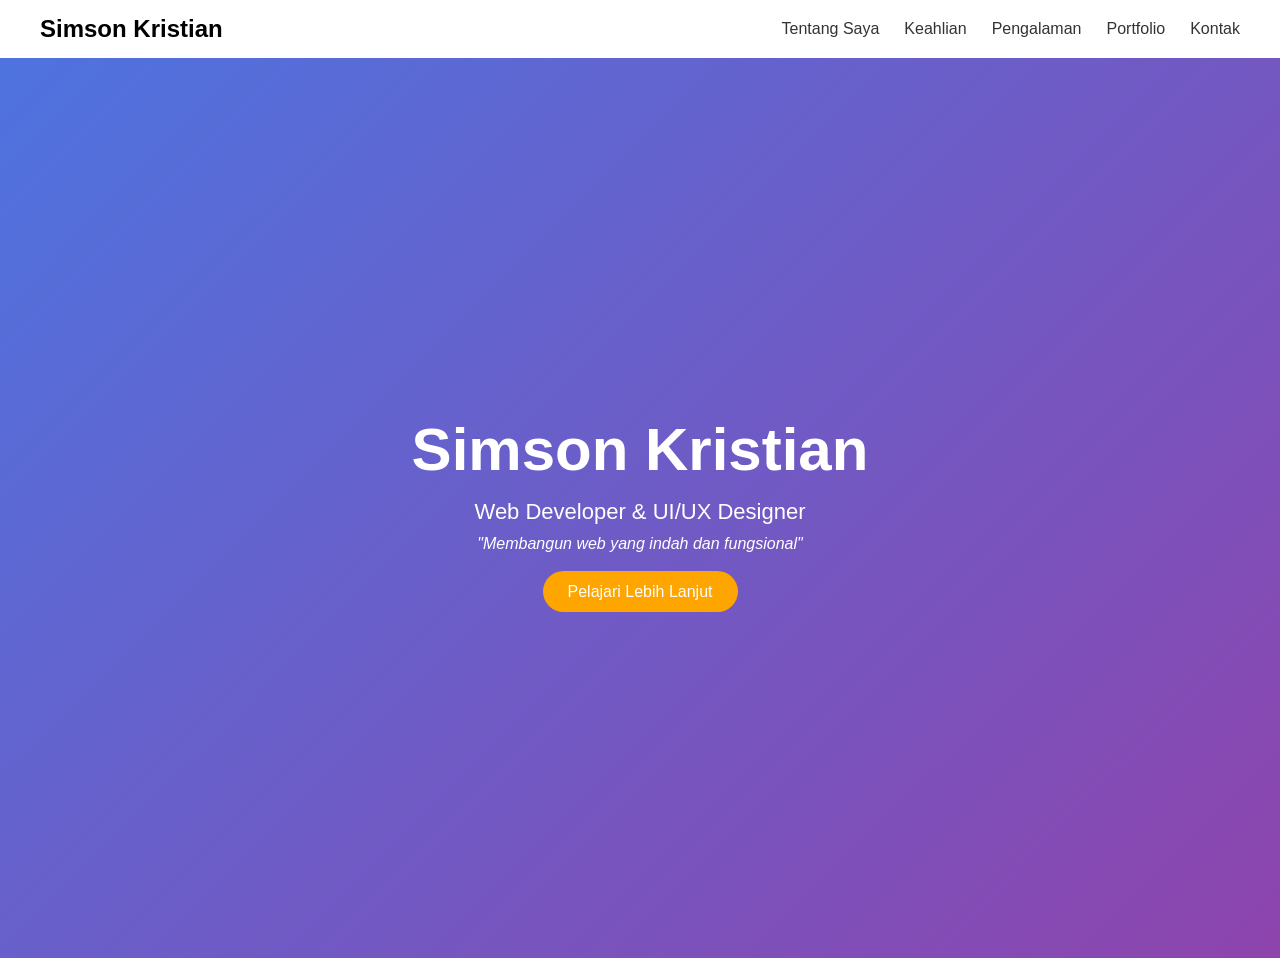
==== SimsonKristian.html @ d1cc6ac9 "Initial commit - setup project structure" ====
<!DOCTYPE html>
<html lang="id">
<head>
    <meta charset="UTF-8">
    <title>Simson Kristian</title>
    <meta name="viewport" content="width=device-width, initial-scale=1.0">
    <link rel="stylesheet" href="style.css">
</head>
<body>

    <nav class="navbar">
        <h2 class="logo">Simson Kristian</h2>
        <ul class="nav-links">
            <li><a href="#">Tentang Saya</a></li>
            <li><a href="#">Keahlian</a></li>
            <li><a href="#">Pengalaman</a></li>
            <li><a href="#">Portfolio</a></li>
            <li><a href="#">Kontak</a></li>
        </ul>
    </nav>

    <section class="hero">
        <div class="hero-content">
            <h1>Simson Kristian</h1>
            <p class="subtitle">Web Developer & UI/UX Designer</p>
            <p class="quote">"Membangun web yang indah dan fungsional"</p>
            <a href="#" class="btn">Pelajari Lebih Lanjut</a>
        </div>
    </section>

</body>
</html>
---- style.css ----
/* ===== RESET ===== */
* {
    margin: 0;
    padding: 0;
    box-sizing: border-box;
}

/* ===== BODY ===== */
body {
    font-family: Arial, sans-serif;
}

/* ===== NAVBAR ===== */
.navbar {
    display: flex;
    justify-content: space-between;
    align-items: center;
    padding: 15px 40px;
    background: white;
    box-shadow: 0 2px 10px rgba(0,0,0,0.1);
}

.logo {
    font-weight: bold;
}

.nav-links {
    list-style: none;
    display: flex;
    gap: 25px;
}

.nav-links a {
    text-decoration: none;
    color: #333;
    transition: 0.3s;
}

.nav-links a:hover {
    color: #4e73df;
}

/* ===== HERO SECTION ===== */
.hero {
    height: 100vh;
    display: flex;
    justify-content: center;
    align-items: center;
    text-align: center;

    background: linear-gradient(135deg, #4e73df, #8e44ad);
    color: white;
}

.hero-content h1 {
    font-size: 60px;
    margin-bottom: 15px;
}

.subtitle {
    font-size: 22px;
    margin-bottom: 10px;
}

.quote {
    font-style: italic;
    margin-bottom: 30px;
}

.btn {
    background: orange;
    color: white;
    padding: 12px 25px;
    border-radius: 30px;
    text-decoration: none;
    transition: 0.3s;
}

.btn:hover {
    transform: scale(1.1);
}
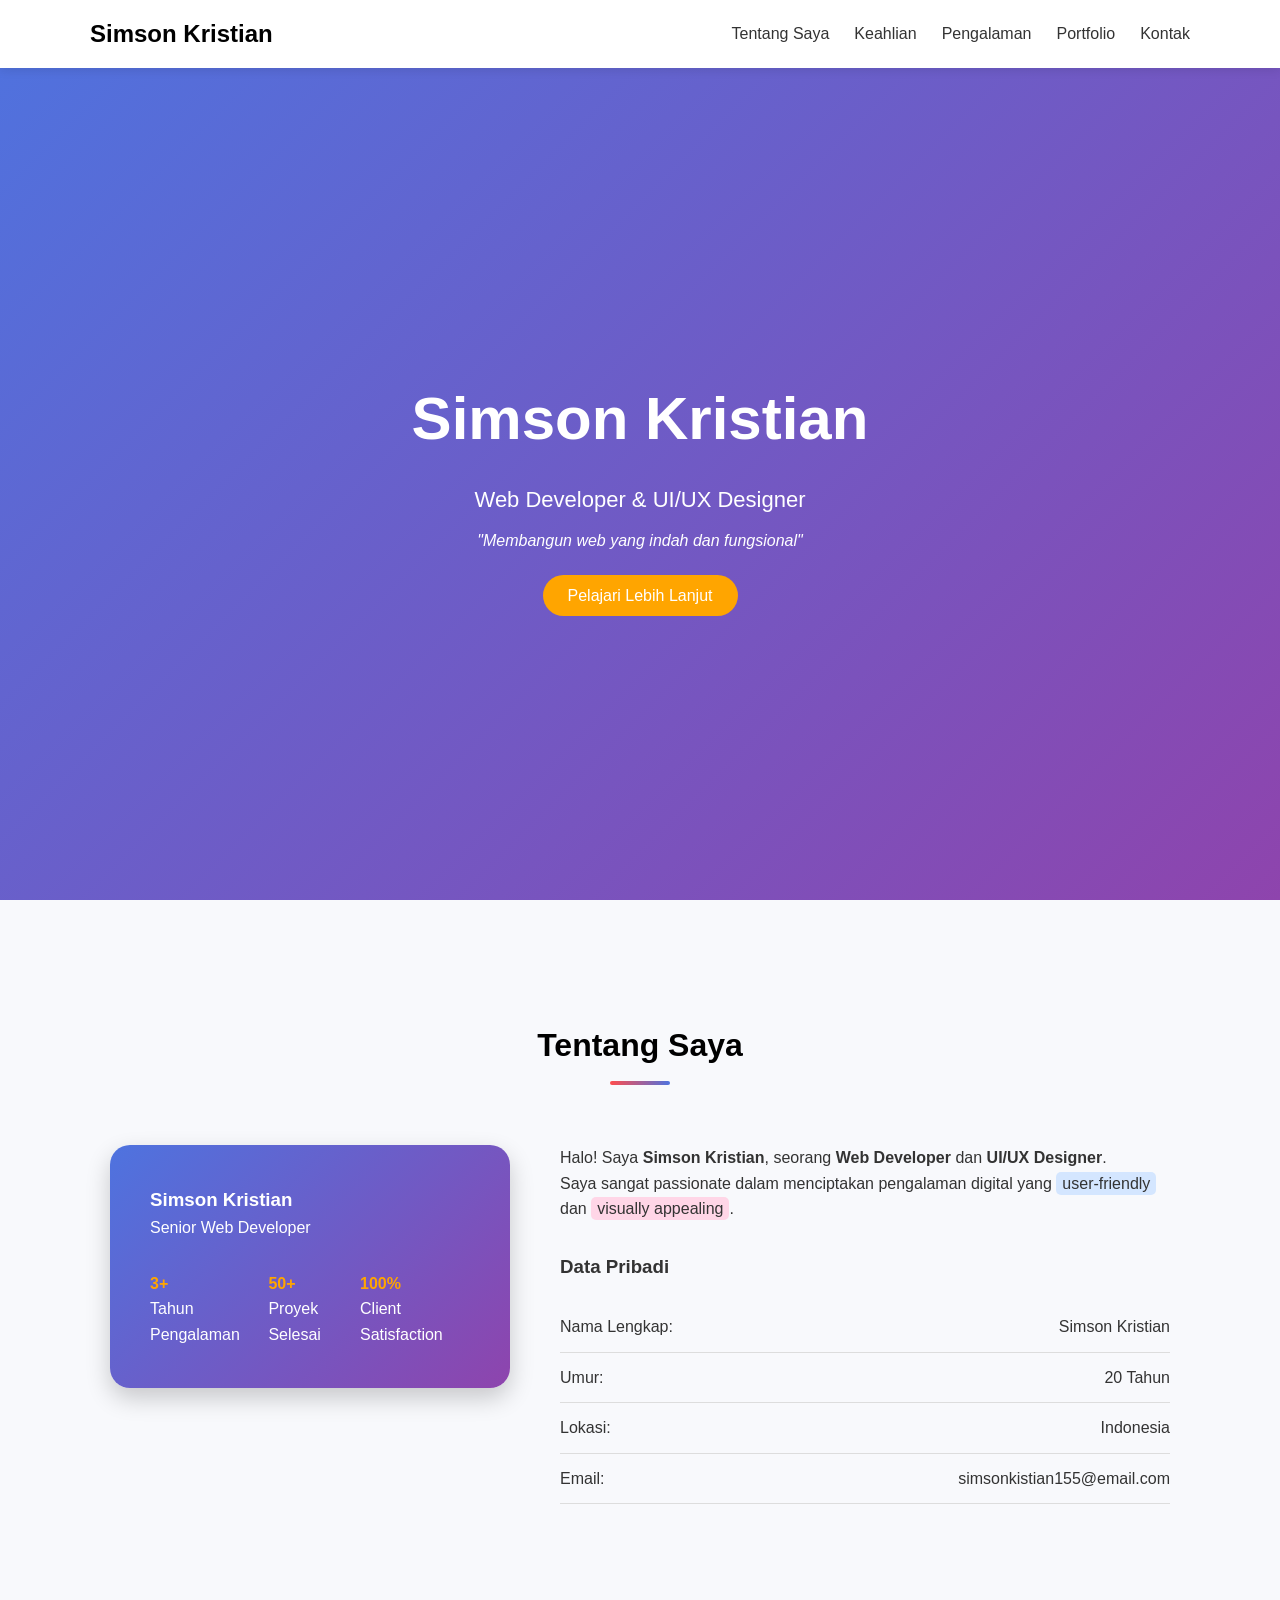
==== commit 86b41985: "Final layout with smooth scroll and fixed navbar" ====
--- a/SimsonKristian.html
+++ b/SimsonKristian.html
@@ -8,23 +8,97 @@
 </head>
 <body>
 
+    <!-- ===== NAVBAR ===== -->
     <nav class="navbar">
-        <h2 class="logo">Simson Kristian</h2>
-        <ul class="nav-links">
-            <li><a href="#">Tentang Saya</a></li>
-            <li><a href="#">Keahlian</a></li>
-            <li><a href="#">Pengalaman</a></li>
-            <li><a href="#">Portfolio</a></li>
-            <li><a href="#">Kontak</a></li>
-        </ul>
+        <div class="container nav-container">
+            <h2 class="logo">Simson Kristian</h2>
+            <ul class="nav-links">
+                <li><a href="#about">Tentang Saya</a></li>
+                <li><a href="#">Keahlian</a></li>
+                <li><a href="#">Pengalaman</a></li>
+                <li><a href="#">Portfolio</a></li>
+                <li><a href="#">Kontak</a></li>
+            </ul>
+        </div>
     </nav>
 
+    <!-- ===== HERO ===== -->
     <section class="hero">
         <div class="hero-content">
             <h1>Simson Kristian</h1>
             <p class="subtitle">Web Developer & UI/UX Designer</p>
             <p class="quote">"Membangun web yang indah dan fungsional"</p>
-            <a href="#" class="btn">Pelajari Lebih Lanjut</a>
+            <a href="#about" class="btn">Pelajari Lebih Lanjut</a>
+        </div>
+    </section>
+
+    <!-- ===== ABOUT ===== -->
+    <section class="about" id="about">
+        <div class="container">
+            <h2 class="section-title">Tentang Saya</h2>
+
+            <div class="about-wrapper">
+
+                <!-- LEFT CARD -->
+                <div class="about-card">
+                    <h3>Simson Kristian</h3>
+                    <p>Senior Web Developer</p>
+
+                    <div class="stats">
+                        <div>
+                            <h4>3+</h4>
+                            <span>Tahun Pengalaman</span>
+                        </div>
+                        <div>
+                            <h4>50+</h4>
+                            <span>Proyek Selesai</span>
+                        </div>
+                        <div>
+                            <h4>100%</h4>
+                            <span>Client Satisfaction</span>
+                        </div>
+                    </div>
+                </div>
+
+                <!-- RIGHT TEXT -->
+                <div class="about-text">
+                    <p>
+                        Halo! Saya <strong>Simson Kristian</strong>, seorang 
+                        <strong>Web Developer</strong> dan 
+                        <strong>UI/UX Designer</strong>.
+                    </p>
+
+                    <p>
+                        Saya sangat passionate dalam menciptakan pengalaman digital 
+                        yang <span class="highlight">user-friendly</span> dan 
+                        <span class="highlight2">visually appealing</span>.
+                    </p>
+
+                    <h3 class="data-title">Data Pribadi</h3>
+
+                    <div class="data-row">
+                        <span>Nama Lengkap:</span>
+                        <span>Simson Kristian</span>
+                    </div>
+
+                    <div class="data-row">
+                        <span>Umur:</span>
+                        <span>20 Tahun</span>
+                    </div>
+
+                    <div class="data-row">
+                        <span>Lokasi:</span>
+                        <span>Indonesia</span>
+                    </div>
+
+                    <div class="data-row">
+                        <span>Email:</span>
+                        <span>simsonkistian155@email.com</span>
+                    </div>
+
+                </div>
+
+            </div>
         </div>
     </section>
 
--- a/style.css
+++ b/style.css
@@ -5,19 +5,37 @@
     box-sizing: border-box;
 }
 
-/* ===== BODY ===== */
+/* ===== SMOOTH SCROLL ===== */
+html {
+    scroll-behavior: smooth;
+}
+
+/* ===== GLOBAL ===== */
 body {
     font-family: Arial, sans-serif;
+    line-height: 1.6;
+}
+
+.container {
+    max-width: 1100px;
+    margin: auto;
+    padding: 0 20px;
 }
 
 /* ===== NAVBAR ===== */
 .navbar {
+    position: fixed;
+    width: 100%;
+    background: white;
+    box-shadow: 0 2px 10px rgba(0,0,0,0.1);
+    z-index: 1000;
+}
+
+.nav-container {
     display: flex;
     justify-content: space-between;
     align-items: center;
-    padding: 15px 40px;
-    background: white;
-    box-shadow: 0 2px 10px rgba(0,0,0,0.1);
+    padding: 15px 0;
 }
 
 .logo {
@@ -40,16 +58,16 @@
     color: #4e73df;
 }
 
-/* ===== HERO SECTION ===== */
+/* ===== HERO ===== */
 .hero {
     height: 100vh;
     display: flex;
     justify-content: center;
     align-items: center;
     text-align: center;
-
     background: linear-gradient(135deg, #4e73df, #8e44ad);
     color: white;
+    padding-top: 80px;
 }
 
 .hero-content h1 {
@@ -78,4 +96,103 @@
 
 .btn:hover {
     transform: scale(1.1);
+}
+
+/* ===== ABOUT ===== */
+.about {
+    padding: 120px 0 100px 0;
+    background: #f8f9fc;
+}
+
+.section-title {
+    text-align: center;
+    font-size: 32px;
+    margin-bottom: 60px;
+}
+
+.section-title::after {
+    content: "";
+    width: 60px;
+    height: 4px;
+    background: linear-gradient(to right, #ff4d4d, #4e73df);
+    display: block;
+    margin: 10px auto;
+    border-radius: 5px;
+}
+
+.about-wrapper {
+    display: flex;
+    gap: 50px;
+    align-items: flex-start;
+    justify-content: center;
+}
+
+/* LEFT CARD */
+.about-card {
+    background: linear-gradient(135deg, #4e73df, #8e44ad);
+    color: white;
+    padding: 40px;
+    border-radius: 20px;
+    width: 400px;
+    box-shadow: 0 10px 25px rgba(0,0,0,0.2);
+    transition: 0.3s;
+}
+
+.about-card:hover {
+    transform: translateY(-5px);
+}
+
+.stats {
+    display: flex;
+    justify-content: space-between;
+    margin-top: 30px;
+}
+
+.stats h4 {
+    color: orange;
+}
+
+/* RIGHT TEXT */
+.about-text {
+    flex: 1;
+    color: #333;
+}
+
+.highlight {
+    background: #d4e6ff;
+    padding: 3px 6px;
+    border-radius: 5px;
+}
+
+.highlight2 {
+    background: #ffd6e7;
+    padding: 3px 6px;
+    border-radius: 5px;
+}
+
+.data-title {
+    margin-top: 30px;
+    margin-bottom: 20px;
+}
+
+.data-row {
+    display: flex;
+    justify-content: space-between;
+    padding: 12px 0;
+    border-bottom: 1px solid #ddd;
+}
+
+/* ===== RESPONSIVE ===== */
+@media (max-width: 768px) {
+    .about-wrapper {
+        flex-direction: column;
+    }
+
+    .hero-content h1 {
+        font-size: 40px;
+    }
+
+    .nav-links {
+        display: none;
+    }
 }
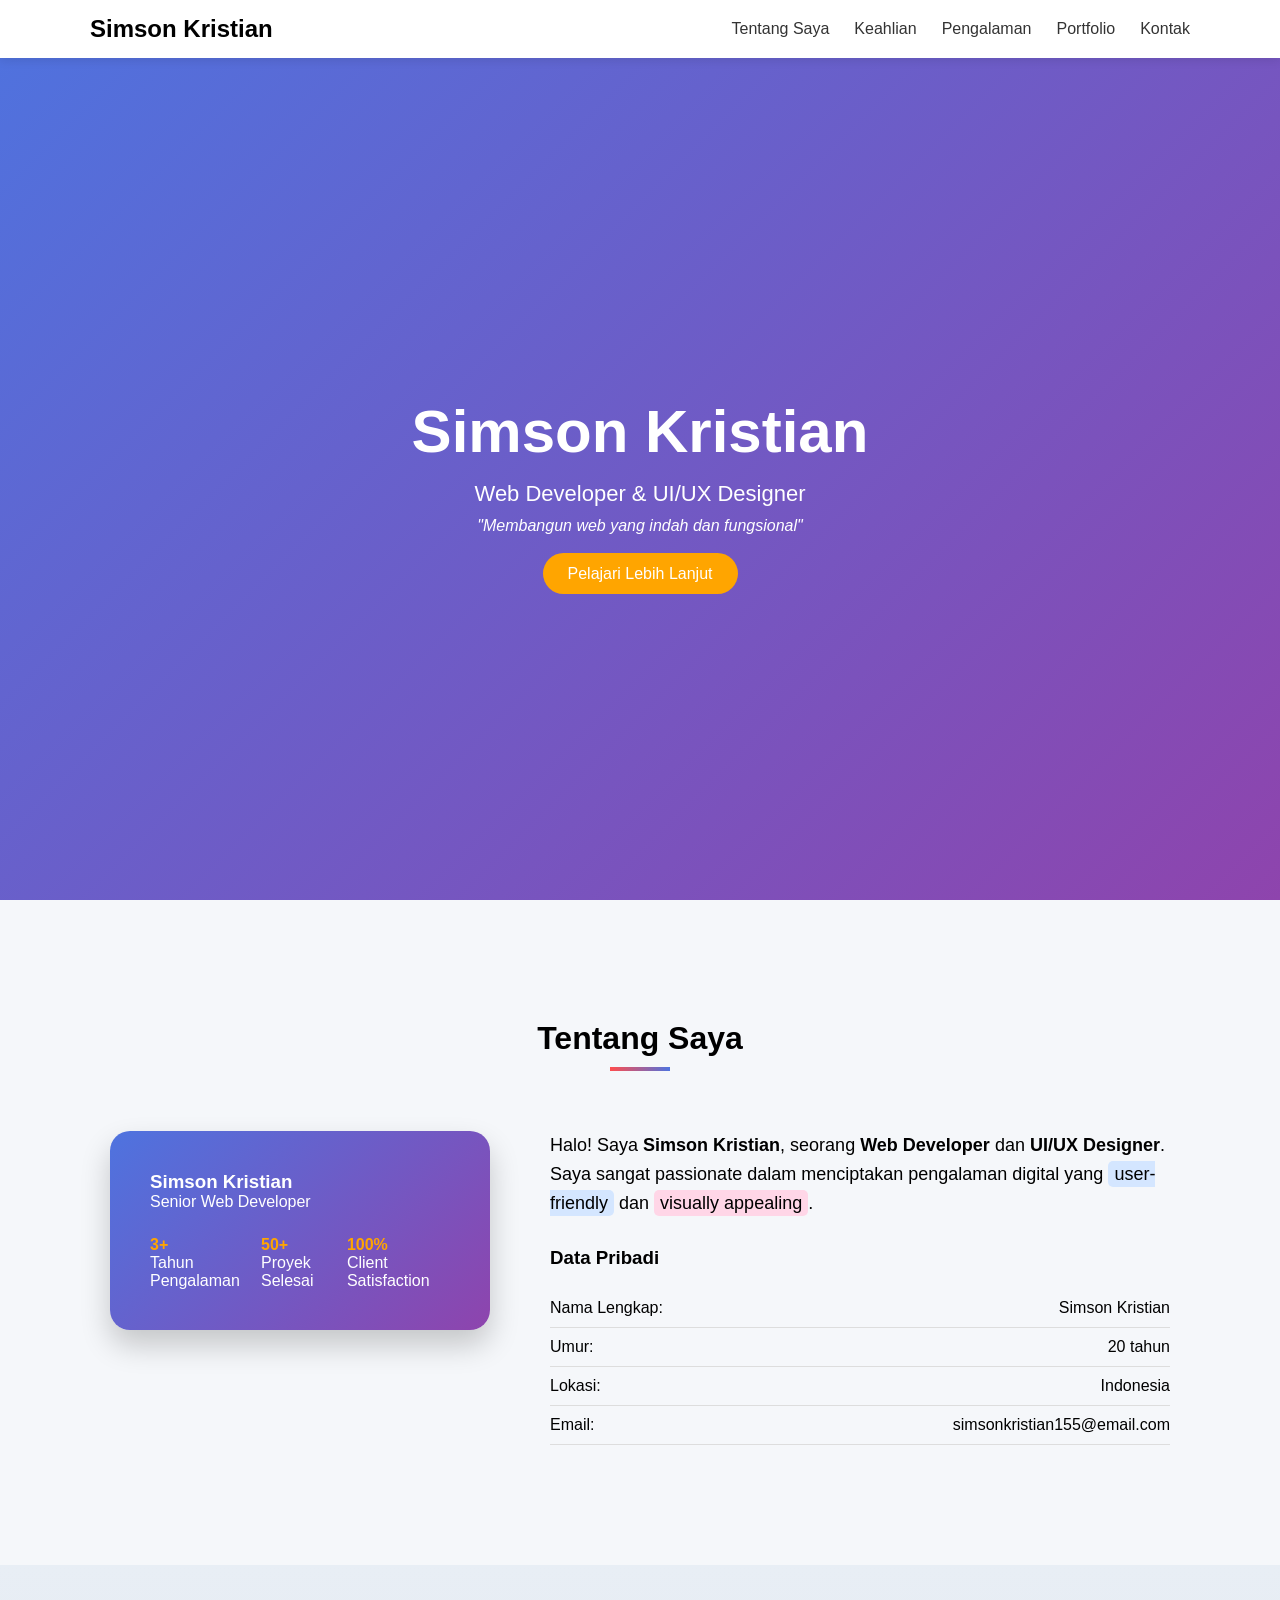
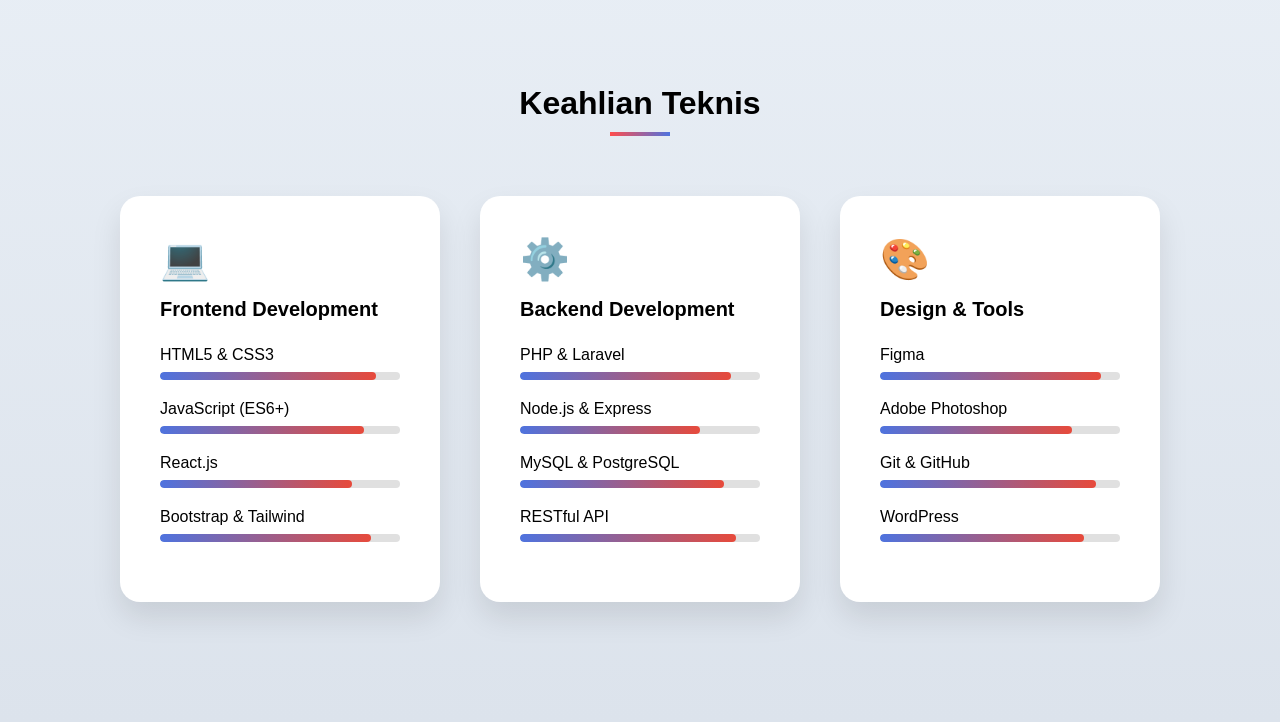
==== commit 7b5b2995: "Add skills section" ====
--- a/SimsonKristian.html
+++ b/SimsonKristian.html
@@ -8,59 +8,62 @@
 </head>
 <body>
 
-    <!-- ===== NAVBAR ===== -->
-    <nav class="navbar">
-        <div class="container nav-container">
-            <h2 class="logo">Simson Kristian</h2>
-            <ul class="nav-links">
-                <li><a href="#about">Tentang Saya</a></li>
-                <li><a href="#">Keahlian</a></li>
-                <li><a href="#">Pengalaman</a></li>
-                <li><a href="#">Portfolio</a></li>
-                <li><a href="#">Kontak</a></li>
-            </ul>
-        </div>
-    </nav>
-
-    <!-- ===== HERO ===== -->
-    <section class="hero">
-        <div class="hero-content">
-            <h1>Simson Kristian</h1>
-            <p class="subtitle">Web Developer & UI/UX Designer</p>
-            <p class="quote">"Membangun web yang indah dan fungsional"</p>
-            <a href="#about" class="btn">Pelajari Lebih Lanjut</a>
-        </div>
-    </section>
-
-    <!-- ===== ABOUT ===== -->
-    <section class="about" id="about">
-        <div class="container">
-            <h2 class="section-title">Tentang Saya</h2>
-
-            <div class="about-wrapper">
-
-                <!-- LEFT CARD -->
-                <div class="about-card">
-                    <h3>Simson Kristian</h3>
-                    <p>Senior Web Developer</p>
-
-                    <div class="stats">
-                        <div>
-                            <h4>3+</h4>
-                            <span>Tahun Pengalaman</span>
-                        </div>
-                        <div>
-                            <h4>50+</h4>
-                            <span>Proyek Selesai</span>
-                        </div>
-                        <div>
-                            <h4>100%</h4>
-                            <span>Client Satisfaction</span>
-                        </div>
-                    </div>
-                </div>
-
-                <!-- RIGHT TEXT -->
+<!-- NAVBAR -->
+<nav class="navbar">
+    <div class="container nav-container">
+        <h2 class="logo">Simson Kristian</h2>
+        <ul class="nav-links">
+            <li><a href="#about">Tentang Saya</a></li>
+            <li><a href="#skills">Keahlian</a></li>
+            <li><a href="#">Pengalaman</a></li>
+            <li><a href="#">Portfolio</a></li>
+            <li><a href="#">Kontak</a></li>
+        </ul>
+    </div>
+</nav>
+
+<!-- HERO -->
+<section class="hero">
+    <div class="hero-content">
+        <h1>Simson Kristian</h1>
+        <p class="subtitle">Web Developer & UI/UX Designer</p>
+        <p class="quote">"Membangun web yang indah dan fungsional"</p>
+        <a href="#about" class="btn">Pelajari Lebih Lanjut</a>
+    </div>
+</section>
+
+<!-- ABOUT FULL -->
+<section class="about" id="about">
+    <div class="container">
+
+        <h2 class="section-title">Tentang Saya</h2>
+
+        <div class="about-wrapper">
+
+            <!-- CARD KIRI -->
+            <div class="about-card">
+                <h3>Simson Kristian</h3>
+                <p>Senior Web Developer</p>
+
+                <div class="stats">
+                    <div>
+                        <h4>3+</h4>
+                        <span>Tahun Pengalaman</span>
+                    </div>
+                    <div>
+                        <h4>50+</h4>
+                        <span>Proyek Selesai</span>
+                    </div>
+                    <div>
+                        <h4>100%</h4>
+                        <span>Client Satisfaction</span>
+                    </div>
+                </div>
+            </div>
+
+            <!-- TEXT + DATA -->
+            <div class="about-right">
+
                 <div class="about-text">
                     <p>
                         Halo! Saya <strong>Simson Kristian</strong>, seorang 
@@ -73,8 +76,11 @@
                         yang <span class="highlight">user-friendly</span> dan 
                         <span class="highlight2">visually appealing</span>.
                     </p>
-
-                    <h3 class="data-title">Data Pribadi</h3>
+                </div>
+
+                <!-- DATA PRIBADI -->
+                <div class="data-pribadi">
+                    <h3>Data Pribadi</h3>
 
                     <div class="data-row">
                         <span>Nama Lengkap:</span>
@@ -83,7 +89,7 @@
 
                     <div class="data-row">
                         <span>Umur:</span>
-                        <span>20 Tahun</span>
+                        <span>20 tahun</span>
                     </div>
 
                     <div class="data-row">
@@ -93,14 +99,104 @@
 
                     <div class="data-row">
                         <span>Email:</span>
-                        <span>simsonkistian155@email.com</span>
-                    </div>
-
-                </div>
-
-            </div>
+                        <span>simsonkristian155@email.com</span>
+                    </div>
+
+                </div>
+
+            </div>
+
         </div>
-    </section>
+
+    </div>
+</section>
+<section class="skills" id="skills">
+    <div class="container">
+        <h2 class="section-title">Keahlian Teknis</h2>
+
+        <div class="skills-wrapper">
+
+            <!-- FRONTEND -->
+            <div class="skill-card">
+                <div class="icon">💻</div>
+                <h3>Frontend Development</h3>
+
+                <div class="skill">
+                    <p>HTML5 & CSS3</p>
+                    <div class="progress"><span style="width:90%"></span></div>
+                </div>
+
+                <div class="skill">
+                    <p>JavaScript (ES6+)</p>
+                    <div class="progress"><span style="width:85%"></span></div>
+                </div>
+
+                <div class="skill">
+                    <p>React.js</p>
+                    <div class="progress"><span style="width:80%"></span></div>
+                </div>
+
+                <div class="skill">
+                    <p>Bootstrap & Tailwind</p>
+                    <div class="progress"><span style="width:88%"></span></div>
+                </div>
+            </div>
+
+            <!-- BACKEND -->
+            <div class="skill-card">
+                <div class="icon">⚙️</div>
+                <h3>Backend Development</h3>
+
+                <div class="skill">
+                    <p>PHP & Laravel</p>
+                    <div class="progress"><span style="width:88%"></span></div>
+                </div>
+
+                <div class="skill">
+                    <p>Node.js & Express</p>
+                    <div class="progress"><span style="width:75%"></span></div>
+                </div>
+
+                <div class="skill">
+                    <p>MySQL & PostgreSQL</p>
+                    <div class="progress"><span style="width:85%"></span></div>
+                </div>
+
+                <div class="skill">
+                    <p>RESTful API</p>
+                    <div class="progress"><span style="width:90%"></span></div>
+                </div>
+            </div>
+
+            <!-- DESIGN -->
+            <div class="skill-card">
+                <div class="icon">🎨</div>
+                <h3>Design & Tools</h3>
+
+                <div class="skill">
+                    <p>Figma</p>
+                    <div class="progress"><span style="width:92%"></span></div>
+                </div>
+
+                <div class="skill">
+                    <p>Adobe Photoshop</p>
+                    <div class="progress"><span style="width:80%"></span></div>
+                </div>
+
+                <div class="skill">
+                    <p>Git & GitHub</p>
+                    <div class="progress"><span style="width:90%"></span></div>
+                </div>
+
+                <div class="skill">
+                    <p>WordPress</p>
+                    <div class="progress"><span style="width:85%"></span></div>
+                </div>
+            </div>
+
+        </div>
+    </div>
+</section>
 
 </body>
 </html>
--- a/style.css
+++ b/style.css
@@ -1,198 +1,227 @@
-/* ===== RESET ===== */
-* {
-    margin: 0;
-    padding: 0;
-    box-sizing: border-box;
-}
-
-/* ===== SMOOTH SCROLL ===== */
-html {
-    scroll-behavior: smooth;
-}
-
-/* ===== GLOBAL ===== */
-body {
-    font-family: Arial, sans-serif;
-    line-height: 1.6;
-}
-
-.container {
-    max-width: 1100px;
-    margin: auto;
-    padding: 0 20px;
-}
-
-/* ===== NAVBAR ===== */
-.navbar {
-    position: fixed;
-    width: 100%;
-    background: white;
-    box-shadow: 0 2px 10px rgba(0,0,0,0.1);
-    z-index: 1000;
-}
-
-.nav-container {
-    display: flex;
-    justify-content: space-between;
-    align-items: center;
-    padding: 15px 0;
-}
-
-.logo {
-    font-weight: bold;
-}
-
-.nav-links {
-    list-style: none;
-    display: flex;
-    gap: 25px;
-}
-
-.nav-links a {
-    text-decoration: none;
-    color: #333;
-    transition: 0.3s;
-}
-
-.nav-links a:hover {
-    color: #4e73df;
-}
-
-/* ===== HERO ===== */
-.hero {
-    height: 100vh;
-    display: flex;
-    justify-content: center;
-    align-items: center;
-    text-align: center;
-    background: linear-gradient(135deg, #4e73df, #8e44ad);
-    color: white;
-    padding-top: 80px;
-}
-
-.hero-content h1 {
-    font-size: 60px;
-    margin-bottom: 15px;
-}
-
-.subtitle {
-    font-size: 22px;
-    margin-bottom: 10px;
-}
-
-.quote {
-    font-style: italic;
-    margin-bottom: 30px;
-}
-
-.btn {
-    background: orange;
-    color: white;
-    padding: 12px 25px;
-    border-radius: 30px;
-    text-decoration: none;
-    transition: 0.3s;
-}
-
-.btn:hover {
-    transform: scale(1.1);
-}
-
-/* ===== ABOUT ===== */
-.about {
-    padding: 120px 0 100px 0;
-    background: #f8f9fc;
-}
-
-.section-title {
-    text-align: center;
-    font-size: 32px;
-    margin-bottom: 60px;
-}
-
-.section-title::after {
-    content: "";
-    width: 60px;
-    height: 4px;
-    background: linear-gradient(to right, #ff4d4d, #4e73df);
-    display: block;
-    margin: 10px auto;
-    border-radius: 5px;
-}
-
-.about-wrapper {
-    display: flex;
-    gap: 50px;
-    align-items: flex-start;
-    justify-content: center;
-}
-
-/* LEFT CARD */
-.about-card {
-    background: linear-gradient(135deg, #4e73df, #8e44ad);
-    color: white;
-    padding: 40px;
-    border-radius: 20px;
-    width: 400px;
-    box-shadow: 0 10px 25px rgba(0,0,0,0.2);
-    transition: 0.3s;
-}
-
-.about-card:hover {
-    transform: translateY(-5px);
-}
-
-.stats {
-    display: flex;
-    justify-content: space-between;
-    margin-top: 30px;
-}
-
-.stats h4 {
-    color: orange;
-}
-
-/* RIGHT TEXT */
-.about-text {
-    flex: 1;
-    color: #333;
-}
-
-.highlight {
-    background: #d4e6ff;
-    padding: 3px 6px;
-    border-radius: 5px;
-}
-
-.highlight2 {
-    background: #ffd6e7;
-    padding: 3px 6px;
-    border-radius: 5px;
-}
-
-.data-title {
-    margin-top: 30px;
-    margin-bottom: 20px;
-}
-
-.data-row {
-    display: flex;
-    justify-content: space-between;
-    padding: 12px 0;
-    border-bottom: 1px solid #ddd;
-}
-
-/* ===== RESPONSIVE ===== */
-@media (max-width: 768px) {
-    .about-wrapper {
-        flex-direction: column;
-    }
-
-    .hero-content h1 {
-        font-size: 40px;
-    }
-
-    .nav-links {
-        display: none;
-    }
+/* RESET */
+*{
+    margin:0;
+    padding:0;
+    box-sizing:border-box;
+}
+
+html{
+    scroll-behavior:smooth;
+}
+
+body{
+    font-family:Arial, sans-serif;
+}
+
+/* CONTAINER */
+.container{
+    max-width:1100px;
+    margin:auto;
+    padding:0 20px;
+}
+
+/* NAVBAR */
+.navbar{
+    position:fixed;
+    width:100%;
+    background:white;
+    box-shadow:0 2px 10px rgba(0,0,0,0.1);
+    z-index:1000;
+}
+
+.nav-container{
+    display:flex;
+    justify-content:space-between;
+    align-items:center;
+    padding:15px 0;
+}
+
+.nav-links{
+    list-style:none;
+    display:flex;
+    gap:25px;
+}
+
+.nav-links a{
+    text-decoration:none;
+    color:#333;
+}
+
+/* HERO */
+.hero{
+    height:100vh;
+    display:flex;
+    justify-content:center;
+    align-items:center;
+    text-align:center;
+    padding-top:80px;
+    color:white;
+    background:linear-gradient(135deg,#4e73df,#8e44ad);
+}
+
+.hero-content h1{
+    font-size:60px;
+    margin-bottom:15px;
+}
+
+.subtitle{
+    font-size:22px;
+    margin-bottom:10px;
+}
+
+.quote{
+    font-style:italic;
+    margin-bottom:30px;
+}
+
+.btn{
+    background:orange;
+    padding:12px 25px;
+    border-radius:30px;
+    color:white;
+    text-decoration:none;
+}
+
+/* SECTION TITLE */
+.section-title{
+    text-align:center;
+    font-size:32px;
+    margin-bottom:60px;
+}
+
+.section-title::after{
+    content:"";
+    width:60px;
+    height:4px;
+    background:linear-gradient(to right,#ff4d4d,#4e73df);
+    display:block;
+    margin:10px auto;
+}
+
+/* ABOUT FULL */
+.about{
+    padding:120px 0;
+    background:#f5f7fa;
+}
+
+.about-wrapper{
+    display:flex;
+    gap:60px;
+    align-items:flex-start;
+    flex-wrap:wrap;
+}
+
+/* CARD */
+.about-card{
+    background:linear-gradient(135deg,#4e73df,#8e44ad);
+    color:white;
+    padding:40px;
+    border-radius:20px;
+    width:380px;
+    box-shadow:0 15px 30px rgba(0,0,0,0.2);
+}
+
+.stats{
+    display:flex;
+    justify-content:space-between;
+    margin-top:25px;
+}
+
+.stats h4{
+    color:orange;
+}
+
+/* RIGHT SIDE */
+.about-right{
+    flex:1;
+}
+
+/* TEXT */
+.about-text{
+    font-size:18px;
+    line-height:1.6;
+    margin-bottom:30px;
+}
+
+.highlight{
+    background:#d4e6ff;
+    padding:3px 6px;
+    border-radius:5px;
+}
+
+.highlight2{
+    background:#ffd6e7;
+    padding:3px 6px;
+    border-radius:5px;
+}
+
+/* DATA */
+.data-pribadi h3{
+    margin-bottom:20px;
+}
+
+.data-row{
+    display:flex;
+    justify-content:space-between;
+    padding:10px 0;
+    border-bottom:1px solid #ddd;
+}
+
+/* ===== SKILLS SECTION ===== */
+.skills{
+    padding:120px 0;
+    background:linear-gradient(to bottom,#e8eef5,#dce3ec);
+}
+
+.skills-wrapper{
+    display:flex;
+    justify-content:center;
+    gap:40px;
+    flex-wrap:wrap;
+}
+
+.skill-card{
+    background:white;
+    padding:40px;
+    border-radius:20px;
+    width:320px;
+    box-shadow:0 15px 30px rgba(0,0,0,0.1);
+    transition:0.3s;
+}
+
+.skill-card:hover{
+    transform:translateY(-10px);
+}
+
+.skill-card h3{
+    margin:15px 0 25px;
+    font-size:20px;
+}
+
+.icon{
+    font-size:40px;
+}
+
+.skill{
+    margin-bottom:20px;
+}
+
+.skill p{
+    margin-bottom:8px;
+    font-weight:500;
+}
+
+/* PROGRESS BAR */
+.progress{
+    height:8px;
+    background:#e0e0e0;
+    border-radius:10px;
+    overflow:hidden;
+}
+
+.progress span{
+    display:block;
+    height:100%;
+    background:linear-gradient(to right,#4e73df,#e74a3b);
+    border-radius:10px;
 }
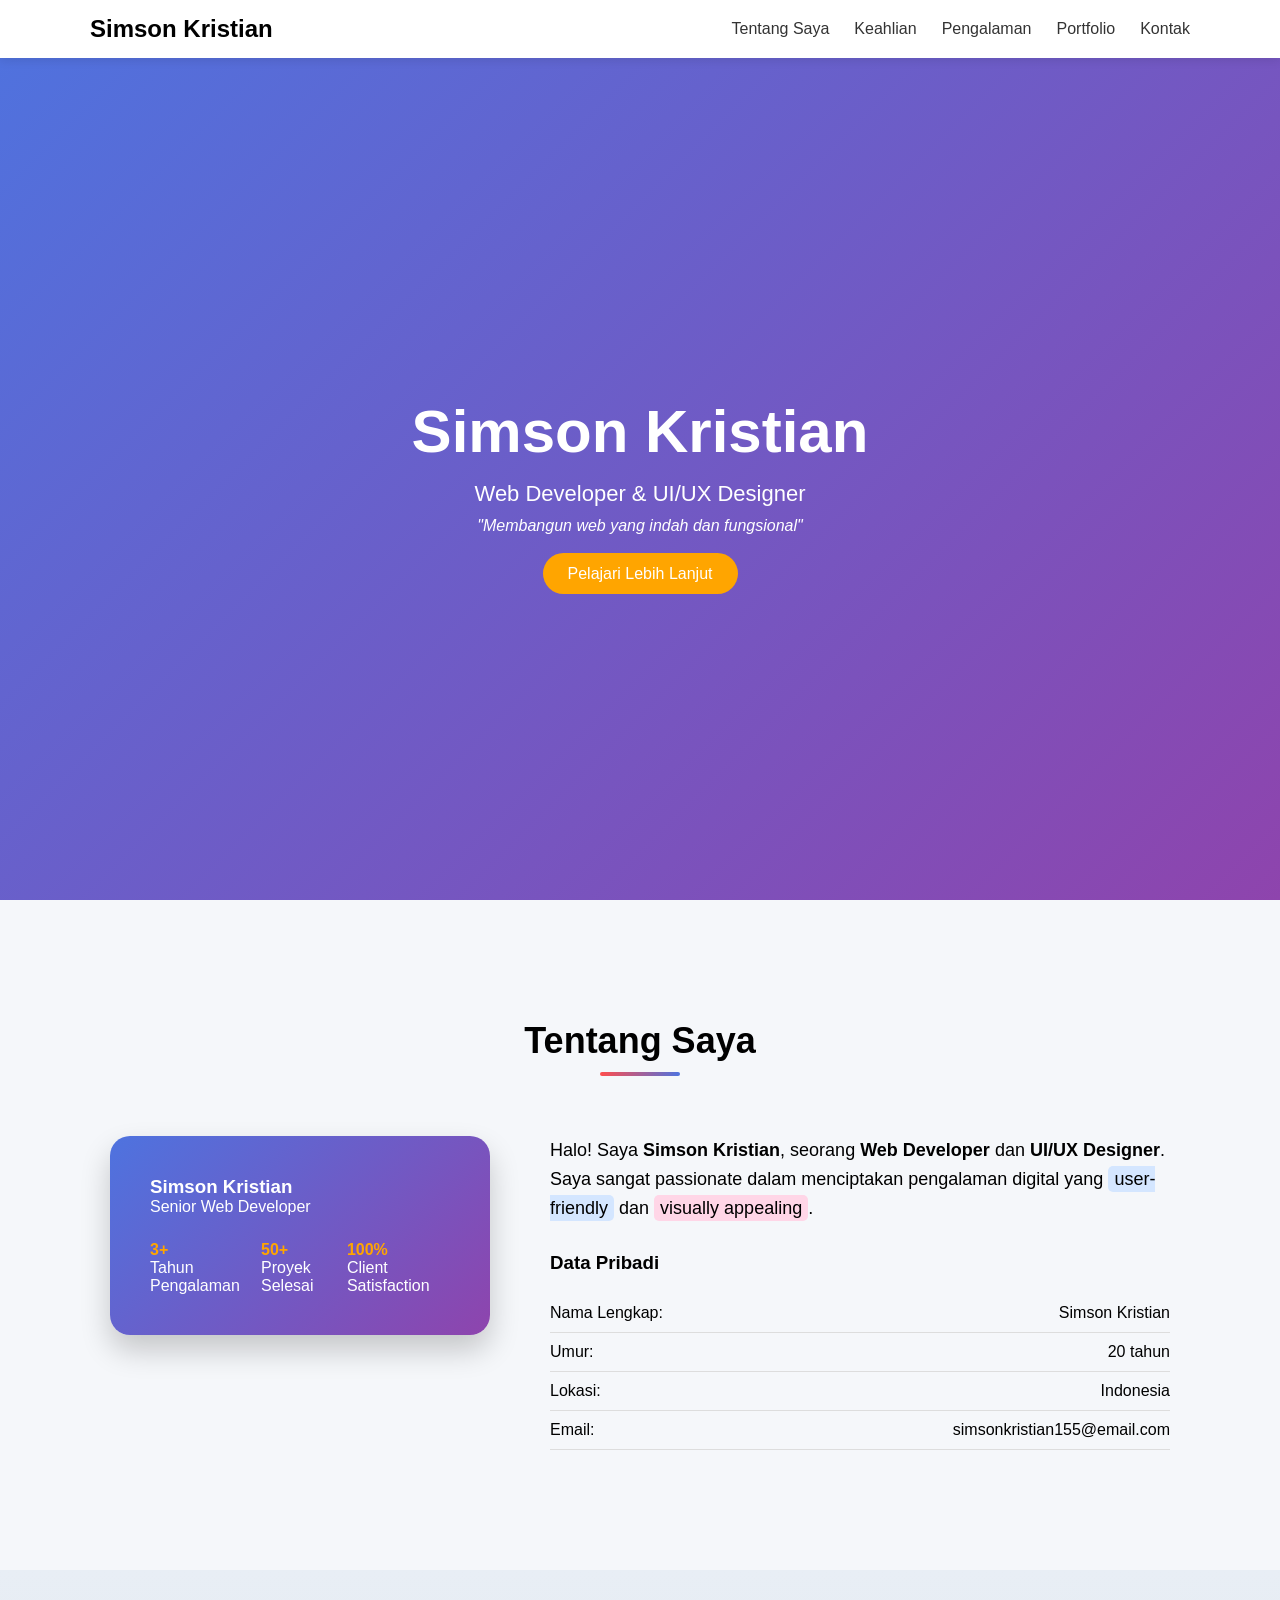
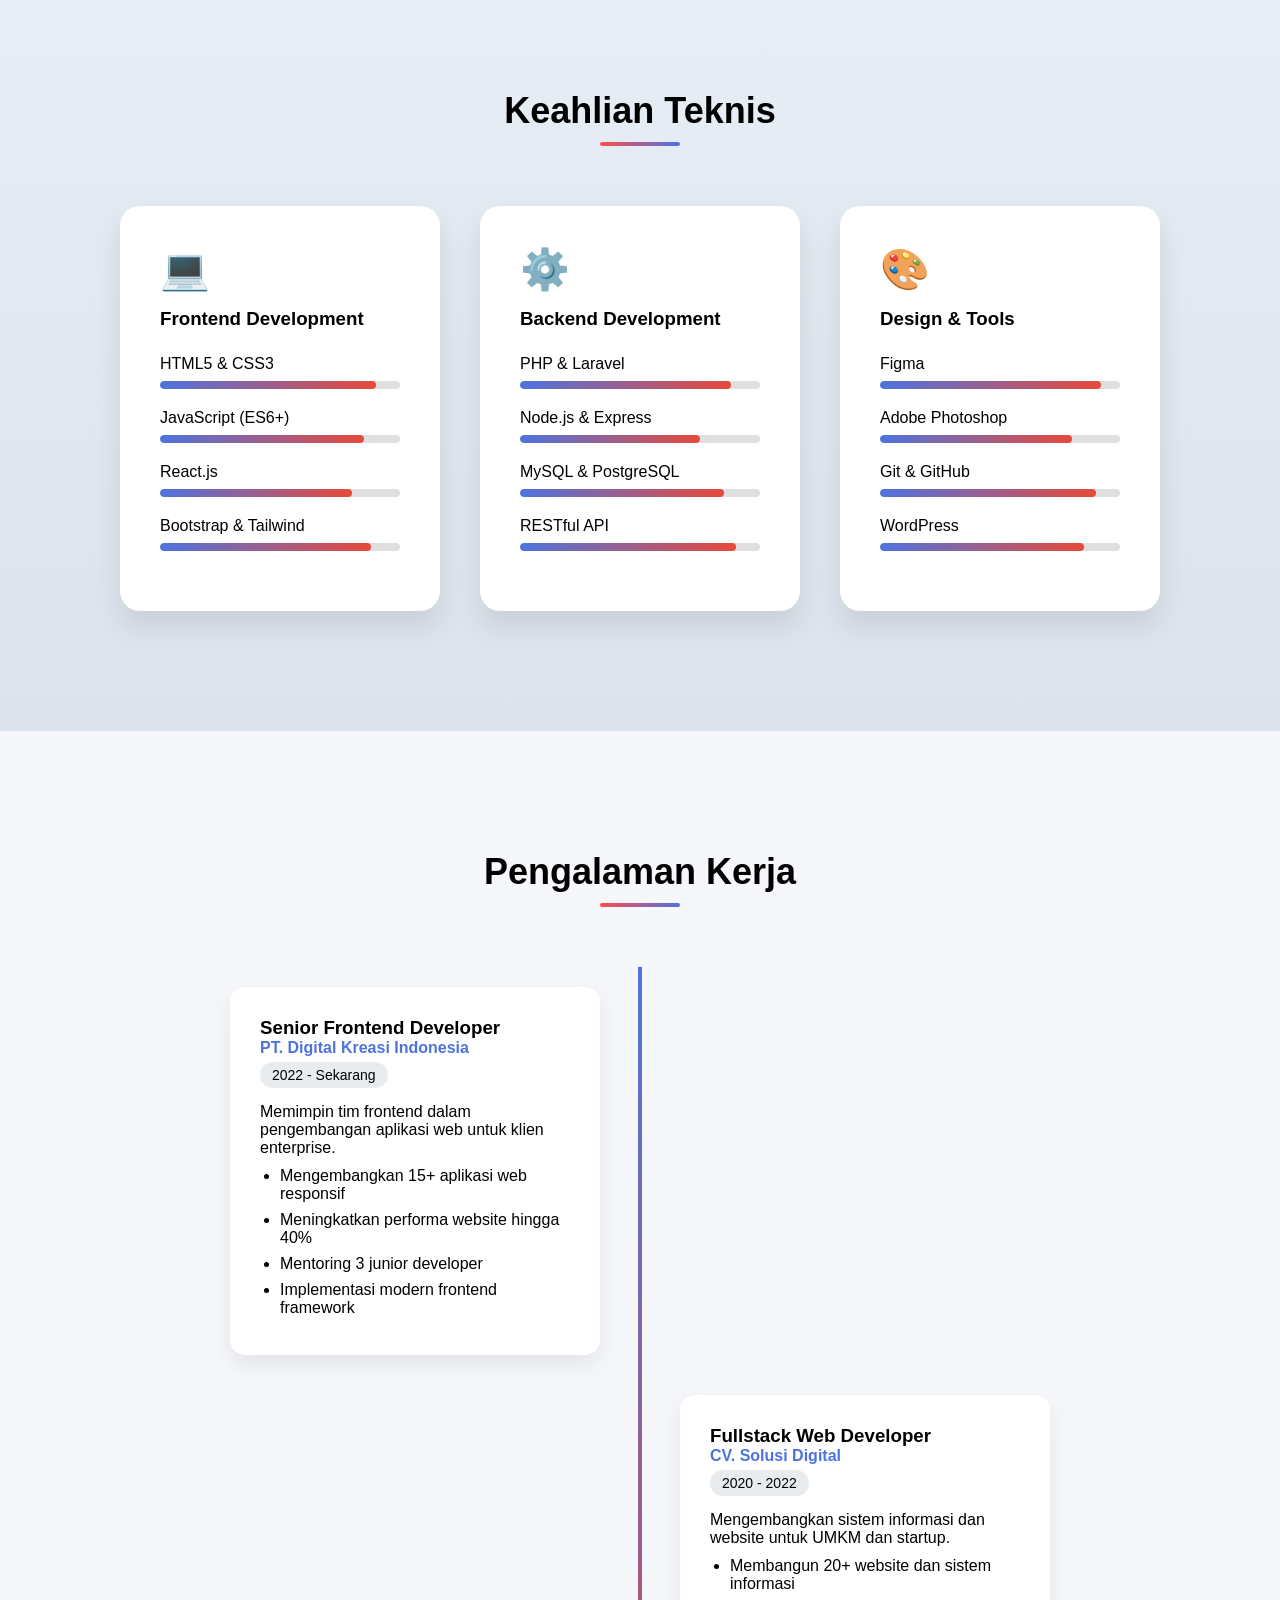
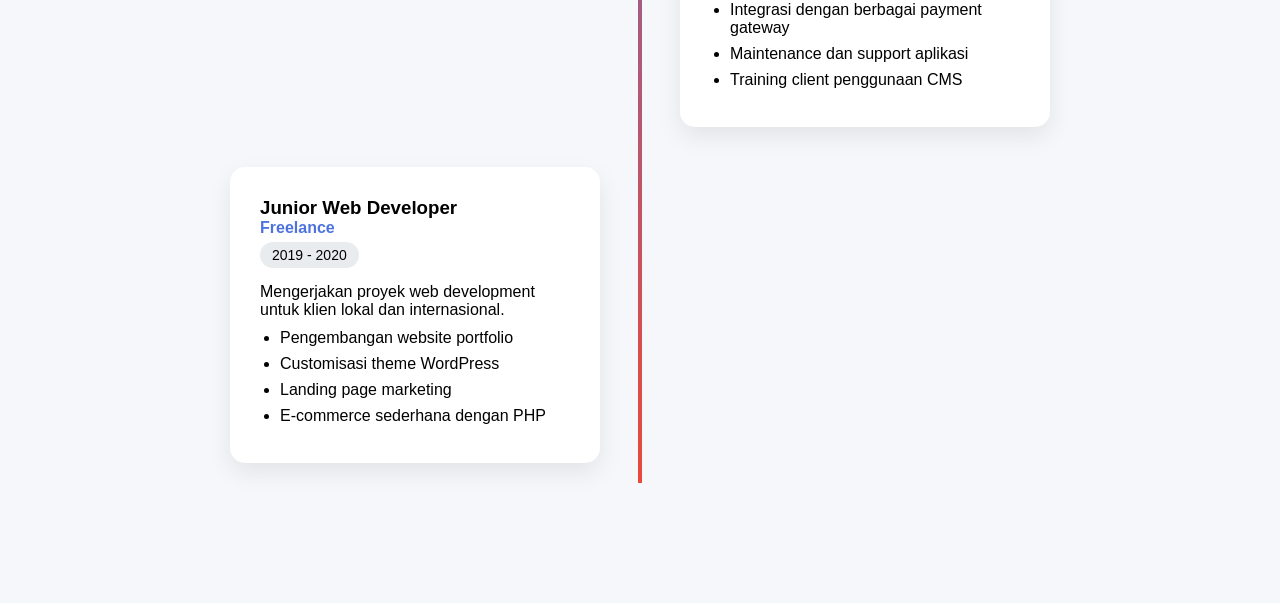
==== commit 454fbfec: "Update layout and minor fixes" ====
--- a/SimsonKristian.html
+++ b/SimsonKristian.html
@@ -15,9 +15,9 @@
         <ul class="nav-links">
             <li><a href="#about">Tentang Saya</a></li>
             <li><a href="#skills">Keahlian</a></li>
-            <li><a href="#">Pengalaman</a></li>
-            <li><a href="#">Portfolio</a></li>
-            <li><a href="#">Kontak</a></li>
+            <li><a href="#pengalaman">Pengalaman</a></li>
+            <li><a href="#portfolio">Portfolio</a></li>
+            <li><a href="#kontak">Kontak</a></li>
         </ul>
     </div>
 </nav>
@@ -197,6 +197,62 @@
         </div>
     </div>
 </section>
-
+<section class="experience" id="pengalaman">
+    <div class="container">
+        <h2 class="section-title">Pengalaman Kerja</h2>
+
+        <div class="timeline">
+
+            <!-- Item 1 -->
+            <div class="timeline-item left">
+                <div class="timeline-content">
+                    <h3>Senior Frontend Developer</h3>
+                    <span class="company">PT. Digital Kreasi Indonesia</span>
+                    <span class="year">2022 - Sekarang</span>
+                    <p>Memimpin tim frontend dalam pengembangan aplikasi web untuk klien enterprise.</p>
+                    <ul>
+                        <li>Mengembangkan 15+ aplikasi web responsif</li>
+                        <li>Meningkatkan performa website hingga 40%</li>
+                        <li>Mentoring 3 junior developer</li>
+                        <li>Implementasi modern frontend framework</li>
+                    </ul>
+                </div>
+            </div>
+
+            <!-- Item 2 -->
+            <div class="timeline-item right">
+                <div class="timeline-content">
+                    <h3>Fullstack Web Developer</h3>
+                    <span class="company">CV. Solusi Digital</span>
+                    <span class="year">2020 - 2022</span>
+                    <p>Mengembangkan sistem informasi dan website untuk UMKM dan startup.</p>
+                    <ul>
+                        <li>Membangun 20+ website dan sistem informasi</li>
+                        <li>Integrasi dengan berbagai payment gateway</li>
+                        <li>Maintenance dan support aplikasi</li>
+                        <li>Training client penggunaan CMS</li>
+                    </ul>
+                </div>
+            </div>
+
+            <!-- Item 3 -->
+            <div class="timeline-item left">
+                <div class="timeline-content">
+                    <h3>Junior Web Developer</h3>
+                    <span class="company">Freelance</span>
+                    <span class="year">2019 - 2020</span>
+                    <p>Mengerjakan proyek web development untuk klien lokal dan internasional.</p>
+                    <ul>
+                        <li>Pengembangan website portfolio</li>
+                        <li>Customisasi theme WordPress</li>
+                        <li>Landing page marketing</li>
+                        <li>E-commerce sederhana dengan PHP</li>
+                    </ul>
+                </div>
+            </div>
+
+        </div>
+    </div>
+</section>
 </body>
 </html>
--- a/style.css
+++ b/style.css
@@ -1,4 +1,6 @@
-/* RESET */
+/* ===============================
+   RESET
+=================================*/
 *{
     margin:0;
     padding:0;
@@ -13,14 +15,18 @@
     font-family:Arial, sans-serif;
 }
 
-/* CONTAINER */
+/* ===============================
+   CONTAINER
+=================================*/
 .container{
     max-width:1100px;
     margin:auto;
     padding:0 20px;
 }
 
-/* NAVBAR */
+/* ===============================
+   NAVBAR
+=================================*/
 .navbar{
     position:fixed;
     width:100%;
@@ -45,9 +51,12 @@
 .nav-links a{
     text-decoration:none;
     color:#333;
-}
-
-/* HERO */
+    font-weight:500;
+}
+
+/* ===============================
+   HERO
+=================================*/
 .hero{
     height:100vh;
     display:flex;
@@ -82,23 +91,29 @@
     text-decoration:none;
 }
 
-/* SECTION TITLE */
+/* ===============================
+   SECTION TITLE
+=================================*/
 .section-title{
     text-align:center;
-    font-size:32px;
+    font-size:36px;
     margin-bottom:60px;
+    position:relative;
 }
 
 .section-title::after{
     content:"";
-    width:60px;
+    width:80px;
     height:4px;
     background:linear-gradient(to right,#ff4d4d,#4e73df);
     display:block;
-    margin:10px auto;
-}
-
-/* ABOUT FULL */
+    margin:10px auto 0;
+    border-radius:5px;
+}
+
+/* ===============================
+   ABOUT SECTION
+=================================*/
 .about{
     padding:120px 0;
     background:#f5f7fa;
@@ -111,7 +126,6 @@
     flex-wrap:wrap;
 }
 
-/* CARD */
 .about-card{
     background:linear-gradient(135deg,#4e73df,#8e44ad);
     color:white;
@@ -131,12 +145,10 @@
     color:orange;
 }
 
-/* RIGHT SIDE */
 .about-right{
     flex:1;
 }
 
-/* TEXT */
 .about-text{
     font-size:18px;
     line-height:1.6;
@@ -155,7 +167,7 @@
     border-radius:5px;
 }
 
-/* DATA */
+/* DATA PRIBADI */
 .data-pribadi h3{
     margin-bottom:20px;
 }
@@ -167,7 +179,9 @@
     border-bottom:1px solid #ddd;
 }
 
-/* ===== SKILLS SECTION ===== */
+/* ===============================
+   SKILLS SECTION
+=================================*/
 .skills{
     padding:120px 0;
     background:linear-gradient(to bottom,#e8eef5,#dce3ec);
@@ -195,7 +209,6 @@
 
 .skill-card h3{
     margin:15px 0 25px;
-    font-size:20px;
 }
 
 .icon{
@@ -211,7 +224,6 @@
     font-weight:500;
 }
 
-/* PROGRESS BAR */
 .progress{
     height:8px;
     background:#e0e0e0;
@@ -224,4 +236,99 @@
     height:100%;
     background:linear-gradient(to right,#4e73df,#e74a3b);
     border-radius:10px;
+}
+
+/* ===============================
+   EXPERIENCE SECTION
+=================================*/
+.experience{
+    padding:120px 0;
+    background:#f5f7fa;
+}
+
+.timeline{
+    position:relative;
+    max-width:900px;
+    margin:auto;
+}
+
+.timeline::after{
+    content:"";
+    position:absolute;
+    width:4px;
+    background:linear-gradient(to bottom,#4e73df,#e74a3b);
+    top:0;
+    bottom:0;
+    left:50%;
+    margin-left:-2px;
+}
+
+.timeline-item{
+    padding:20px 40px;
+    position:relative;
+    width:50%;
+}
+
+.timeline-item.left{
+    left:0;
+}
+
+.timeline-item.right{
+    left:50%;
+}
+
+.timeline-content{
+    background:white;
+    padding:30px;
+    border-radius:15px;
+    box-shadow:0 10px 25px rgba(0,0,0,0.08);
+}
+
+.company{
+    display:block;
+    font-weight:bold;
+    color:#4e73df;
+    margin-bottom:5px;
+}
+
+.year{
+    display:inline-block;
+    background:#e9ecef;
+    padding:5px 12px;
+    border-radius:20px;
+    font-size:14px;
+    margin-bottom:15px;
+}
+
+.timeline-content ul{
+    margin-top:10px;
+    padding-left:20px;
+}
+
+.timeline-content ul li{
+    margin-bottom:8px;
+}
+
+/* ===============================
+   RESPONSIVE
+=================================*/
+@media screen and (max-width:768px){
+
+    .about-wrapper{
+        flex-direction:column;
+    }
+
+    .timeline::after{
+        left:20px;
+    }
+
+    .timeline-item{
+        width:100%;
+        padding-left:60px;
+        padding-right:25px;
+    }
+
+    .timeline-item.right{
+        left:0;
+    }
 }
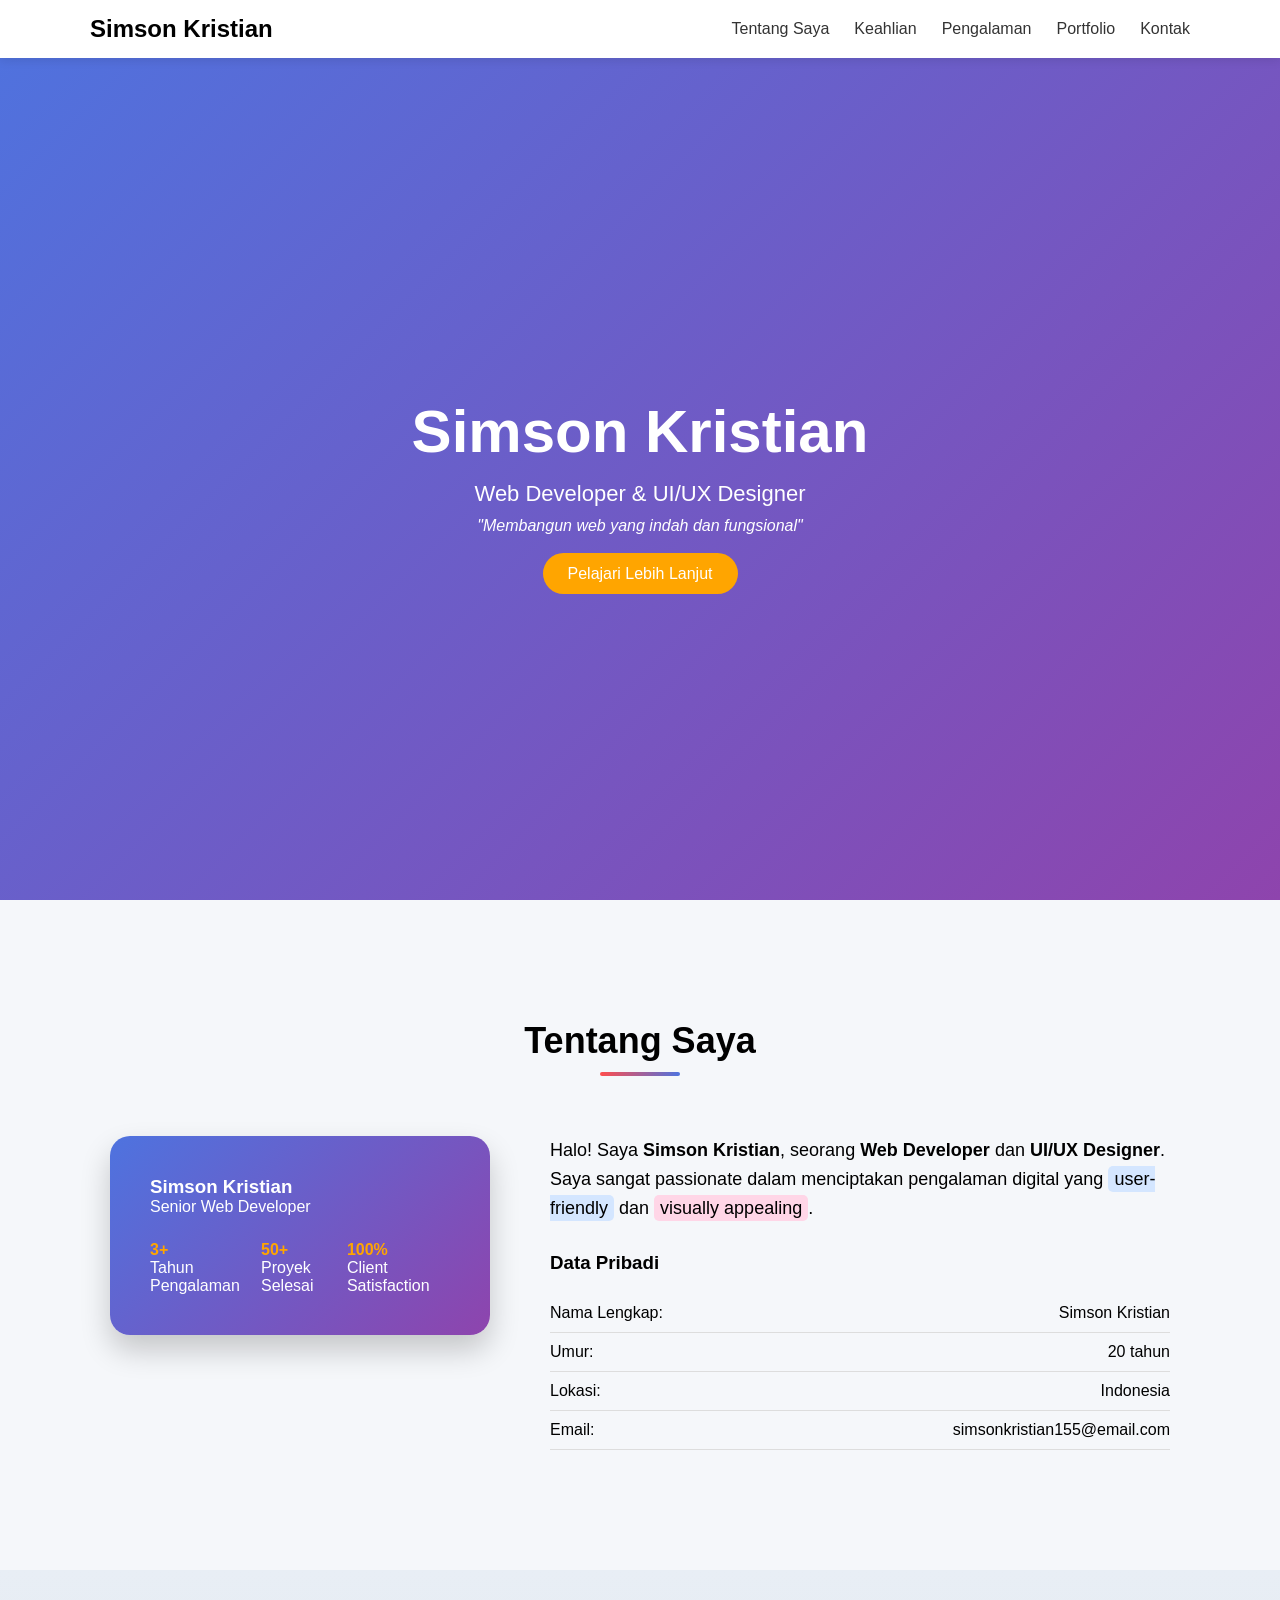
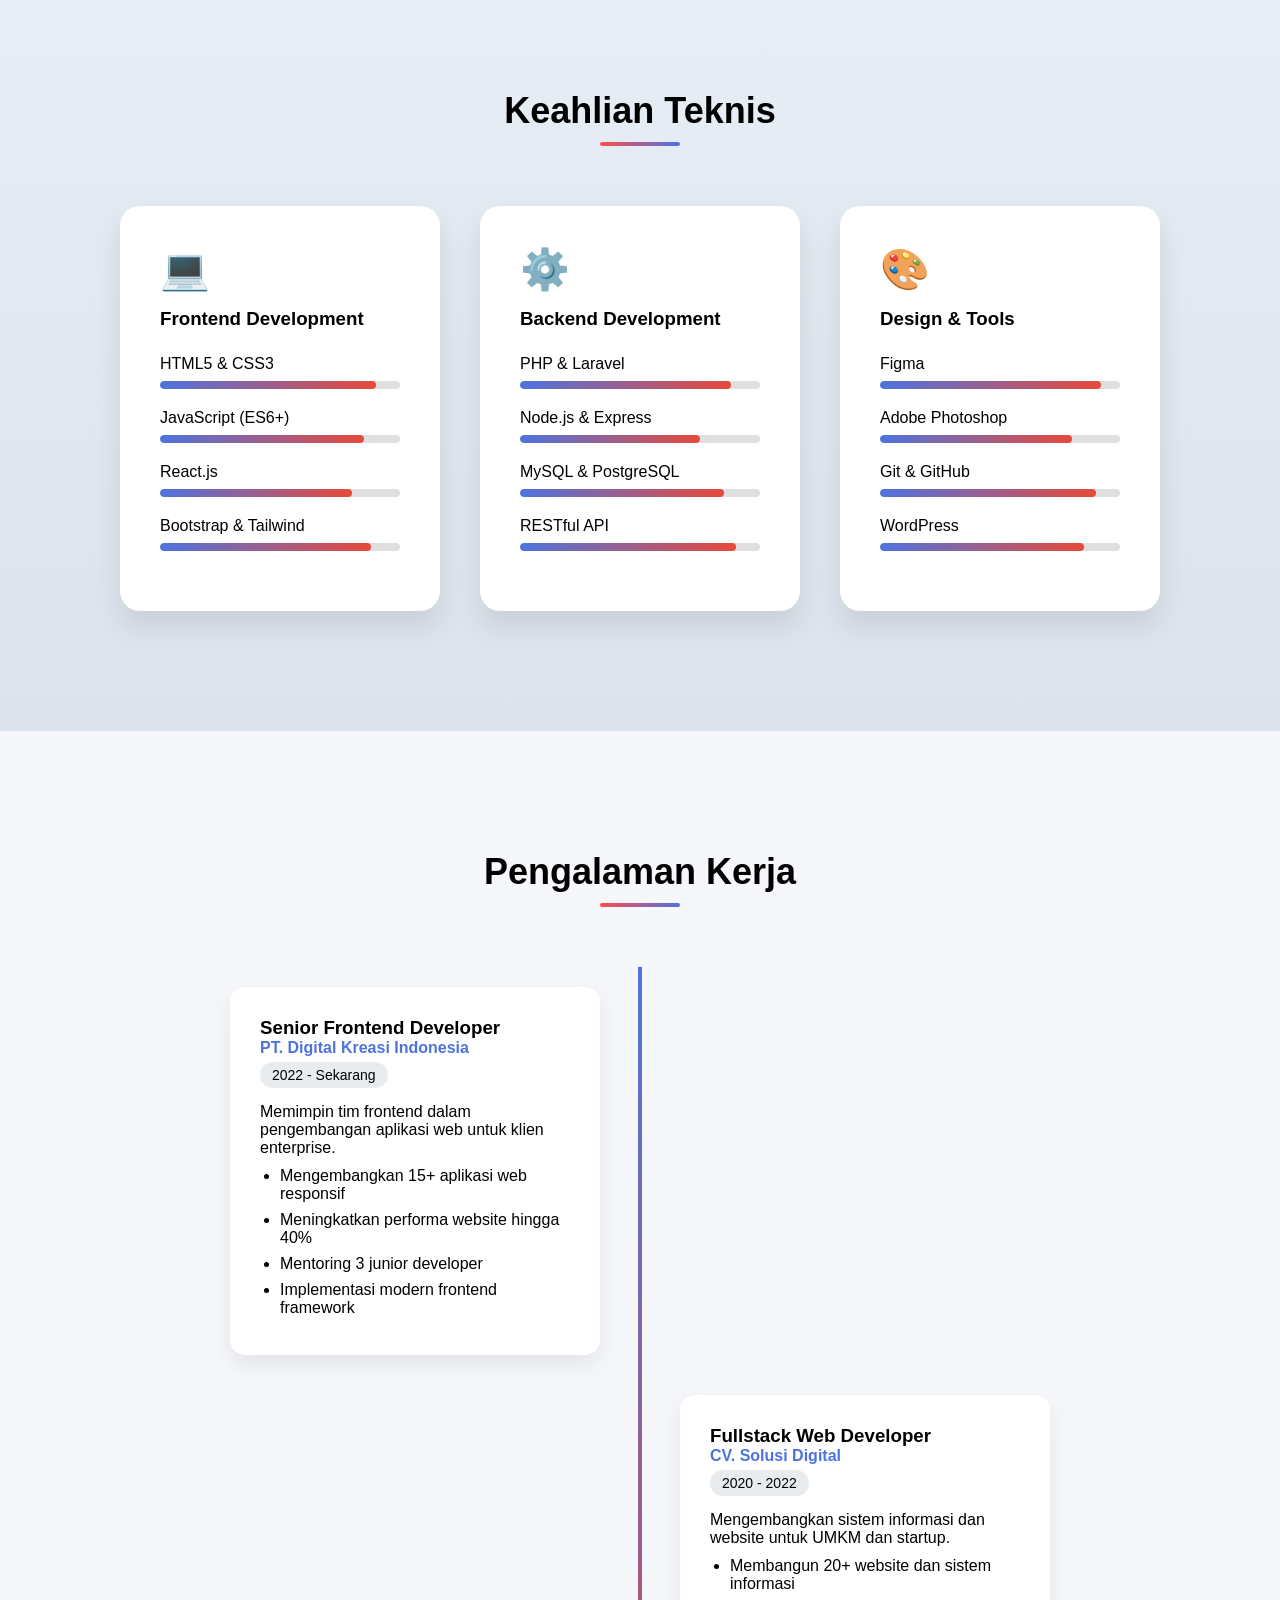
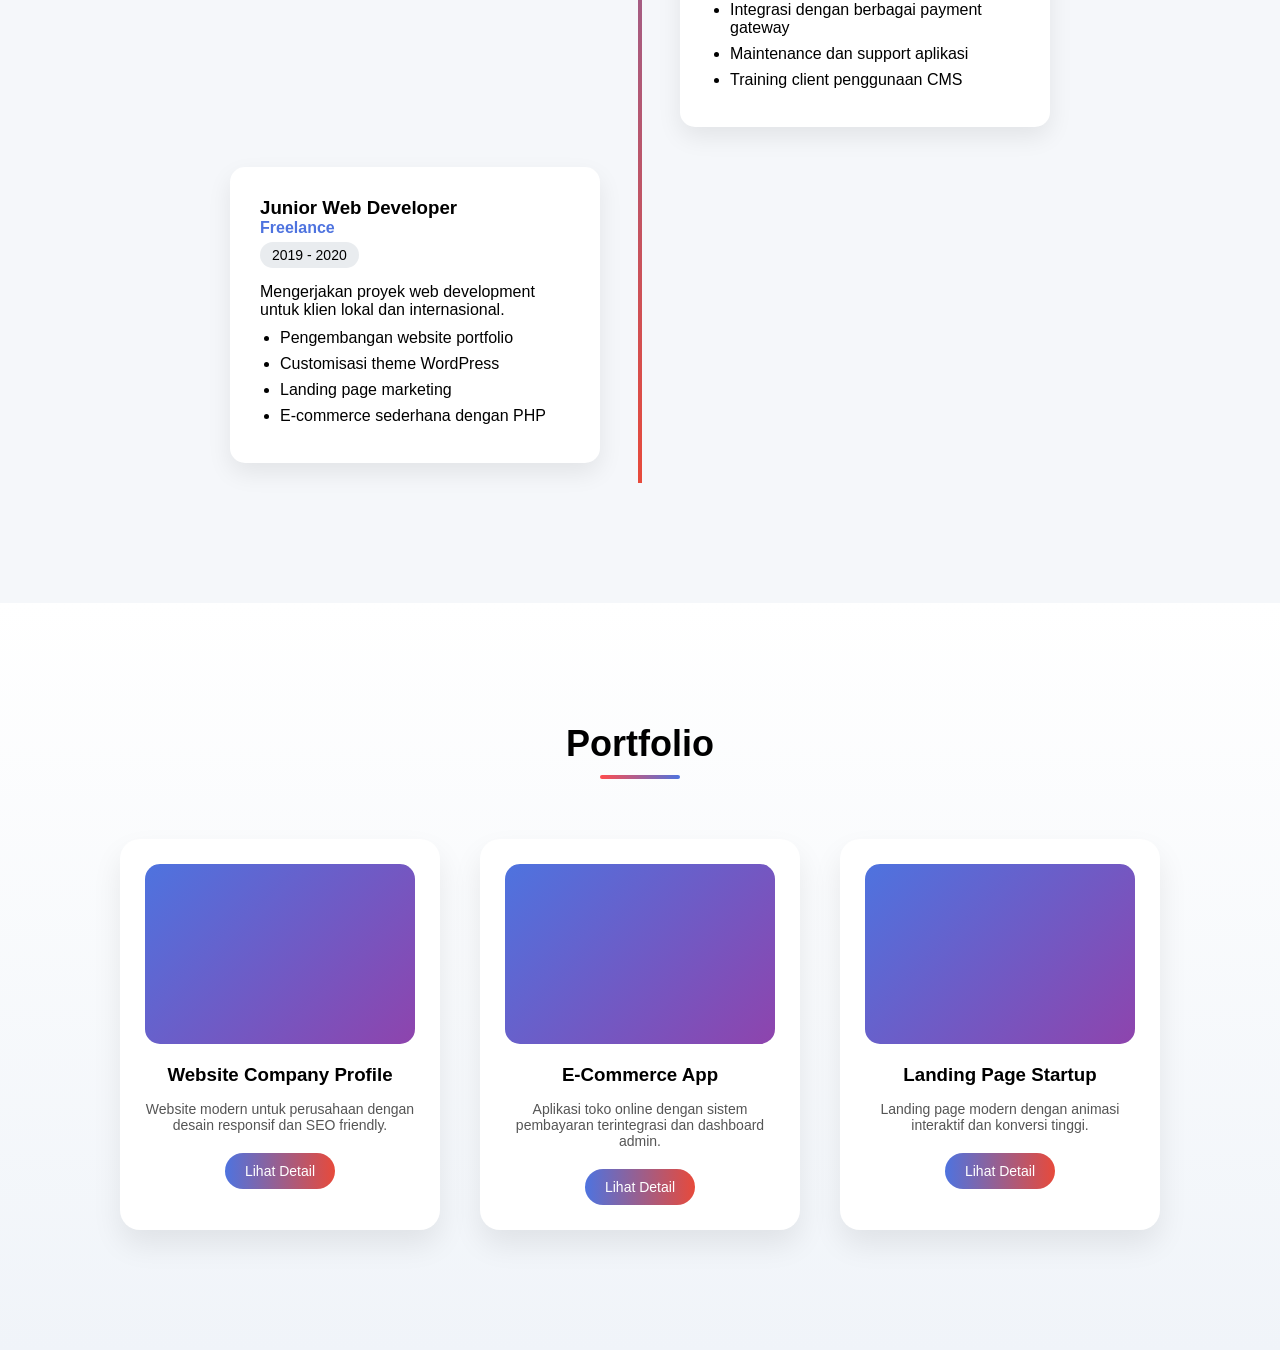
==== commit 2994deb6: "Add portfolio section" ====
--- a/SimsonKristian.html
+++ b/SimsonKristian.html
@@ -254,5 +254,39 @@
         </div>
     </div>
 </section>
+<!-- PORTFOLIO -->
+<section class="portfolio" id="portfolio">
+    <div class="container">
+        <h2 class="section-title">Portfolio</h2>
+
+        <div class="portfolio-wrapper">
+
+            <!-- Project 1 -->
+            <div class="portfolio-card">
+                <div class="portfolio-img"></div>
+                <h3>Website Company Profile</h3>
+                <p>Website modern untuk perusahaan dengan desain responsif dan SEO friendly.</p>
+                <a href="#" class="portfolio-btn">Lihat Detail</a>
+            </div>
+
+            <!-- Project 2 -->
+            <div class="portfolio-card">
+                <div class="portfolio-img"></div>
+                <h3>E-Commerce App</h3>
+                <p>Aplikasi toko online dengan sistem pembayaran terintegrasi dan dashboard admin.</p>
+                <a href="#" class="portfolio-btn">Lihat Detail</a>
+            </div>
+
+            <!-- Project 3 -->
+            <div class="portfolio-card">
+                <div class="portfolio-img"></div>
+                <h3>Landing Page Startup</h3>
+                <p>Landing page modern dengan animasi interaktif dan konversi tinggi.</p>
+                <a href="#" class="portfolio-btn">Lihat Detail</a>
+            </div>
+
+        </div>
+    </div>
+</section>
 </body>
 </html>
--- a/style.css
+++ b/style.css
@@ -331,4 +331,65 @@
     .timeline-item.right{
         left:0;
     }
+}
+
+/* ===============================
+   PORTFOLIO SECTION
+=================================*/
+
+.portfolio {
+    padding: 120px 0;
+    background: linear-gradient(to bottom, #ffffff, #f0f4f9);
+}
+
+.portfolio-wrapper {
+    display: flex;
+    gap: 40px;
+    justify-content: center;
+    flex-wrap: wrap;
+}
+
+.portfolio-card {
+    background: white;
+    width: 320px;
+    padding: 25px;
+    border-radius: 20px;
+    box-shadow: 0 15px 30px rgba(0,0,0,0.08);
+    transition: 0.3s ease;
+    text-align: center;
+}
+
+.portfolio-card:hover {
+    transform: translateY(-10px);
+}
+
+.portfolio-img {
+    height: 180px;
+    background: linear-gradient(135deg,#4e73df,#8e44ad);
+    border-radius: 15px;
+    margin-bottom: 20px;
+}
+
+.portfolio-card h3 {
+    margin-bottom: 15px;
+}
+
+.portfolio-card p {
+    font-size: 14px;
+    margin-bottom: 20px;
+    color: #555;
+}
+
+.portfolio-btn {
+    display: inline-block;
+    padding: 10px 20px;
+    border-radius: 25px;
+    background: linear-gradient(90deg,#4e73df,#e74a3b);
+    color: white;
+    text-decoration: none;
+    font-size: 14px;
+}
+
+.portfolio-btn:hover {
+    opacity: 0.9;
 }
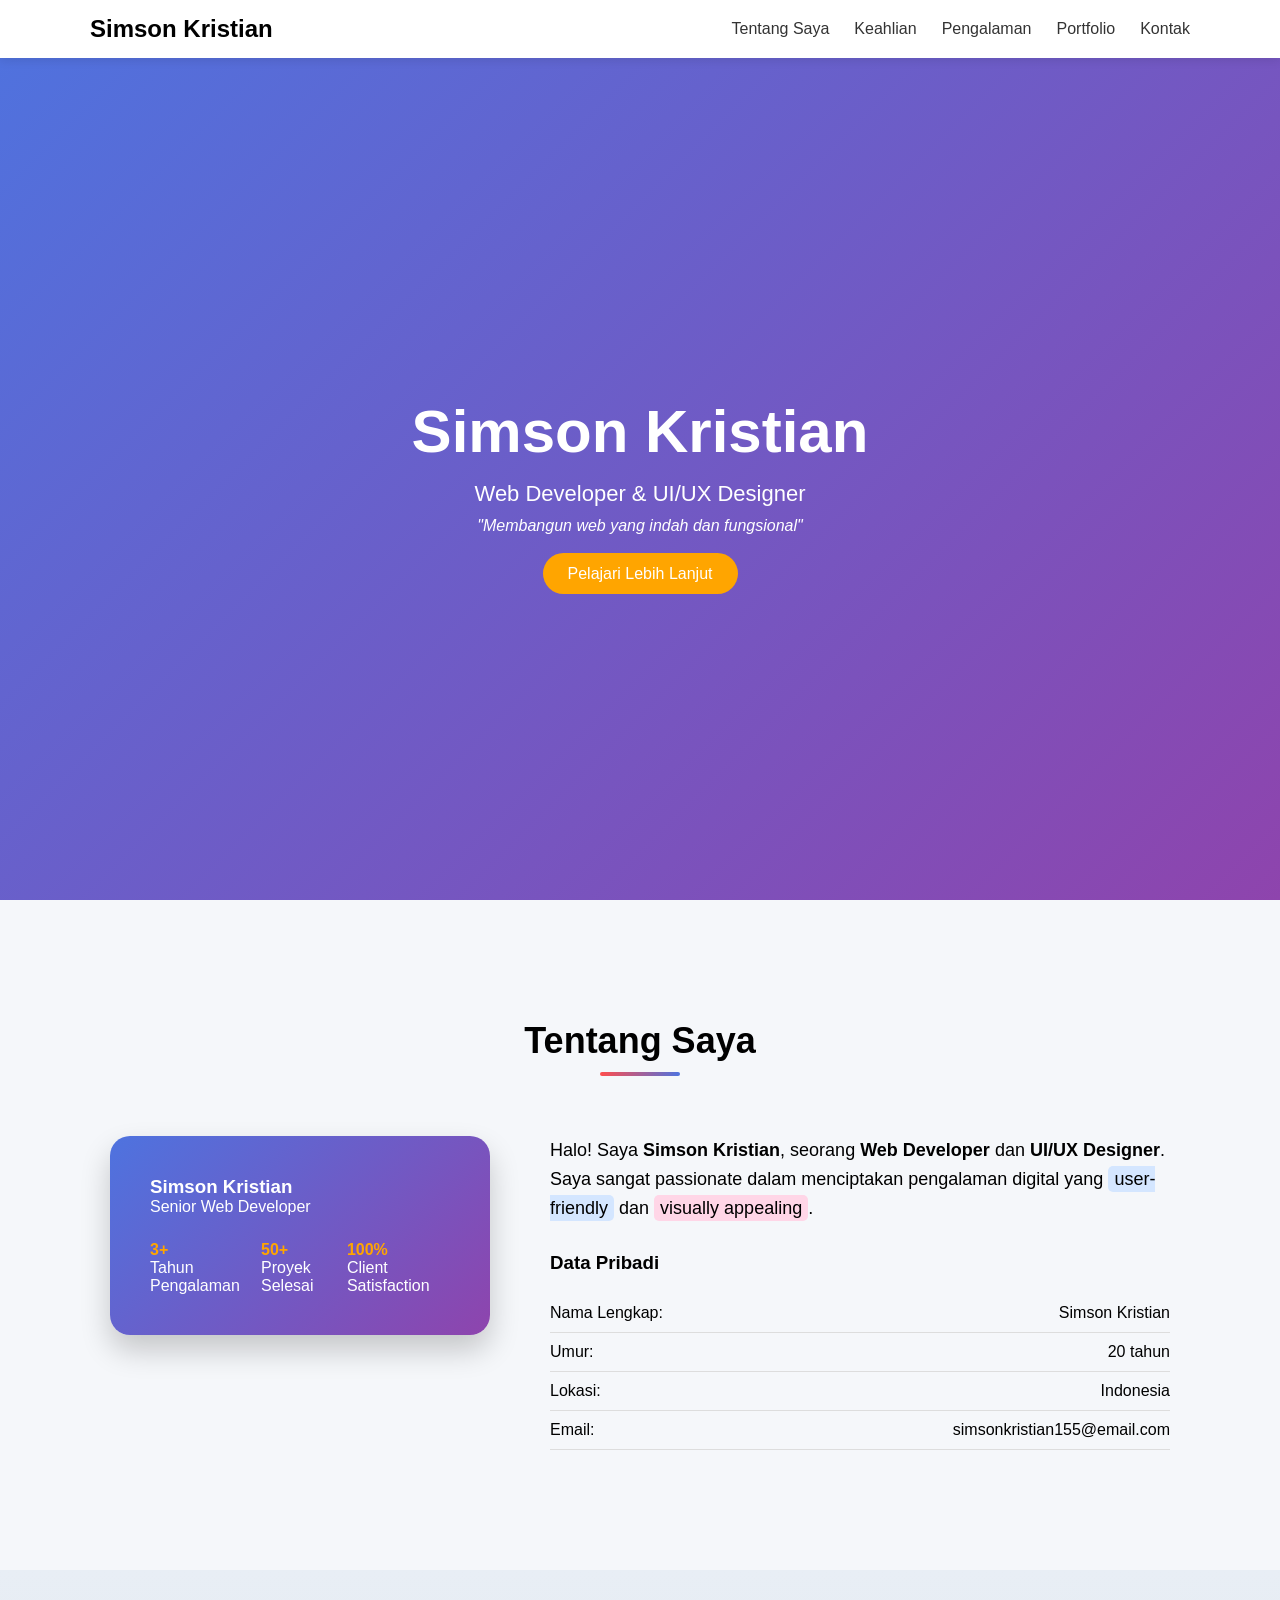
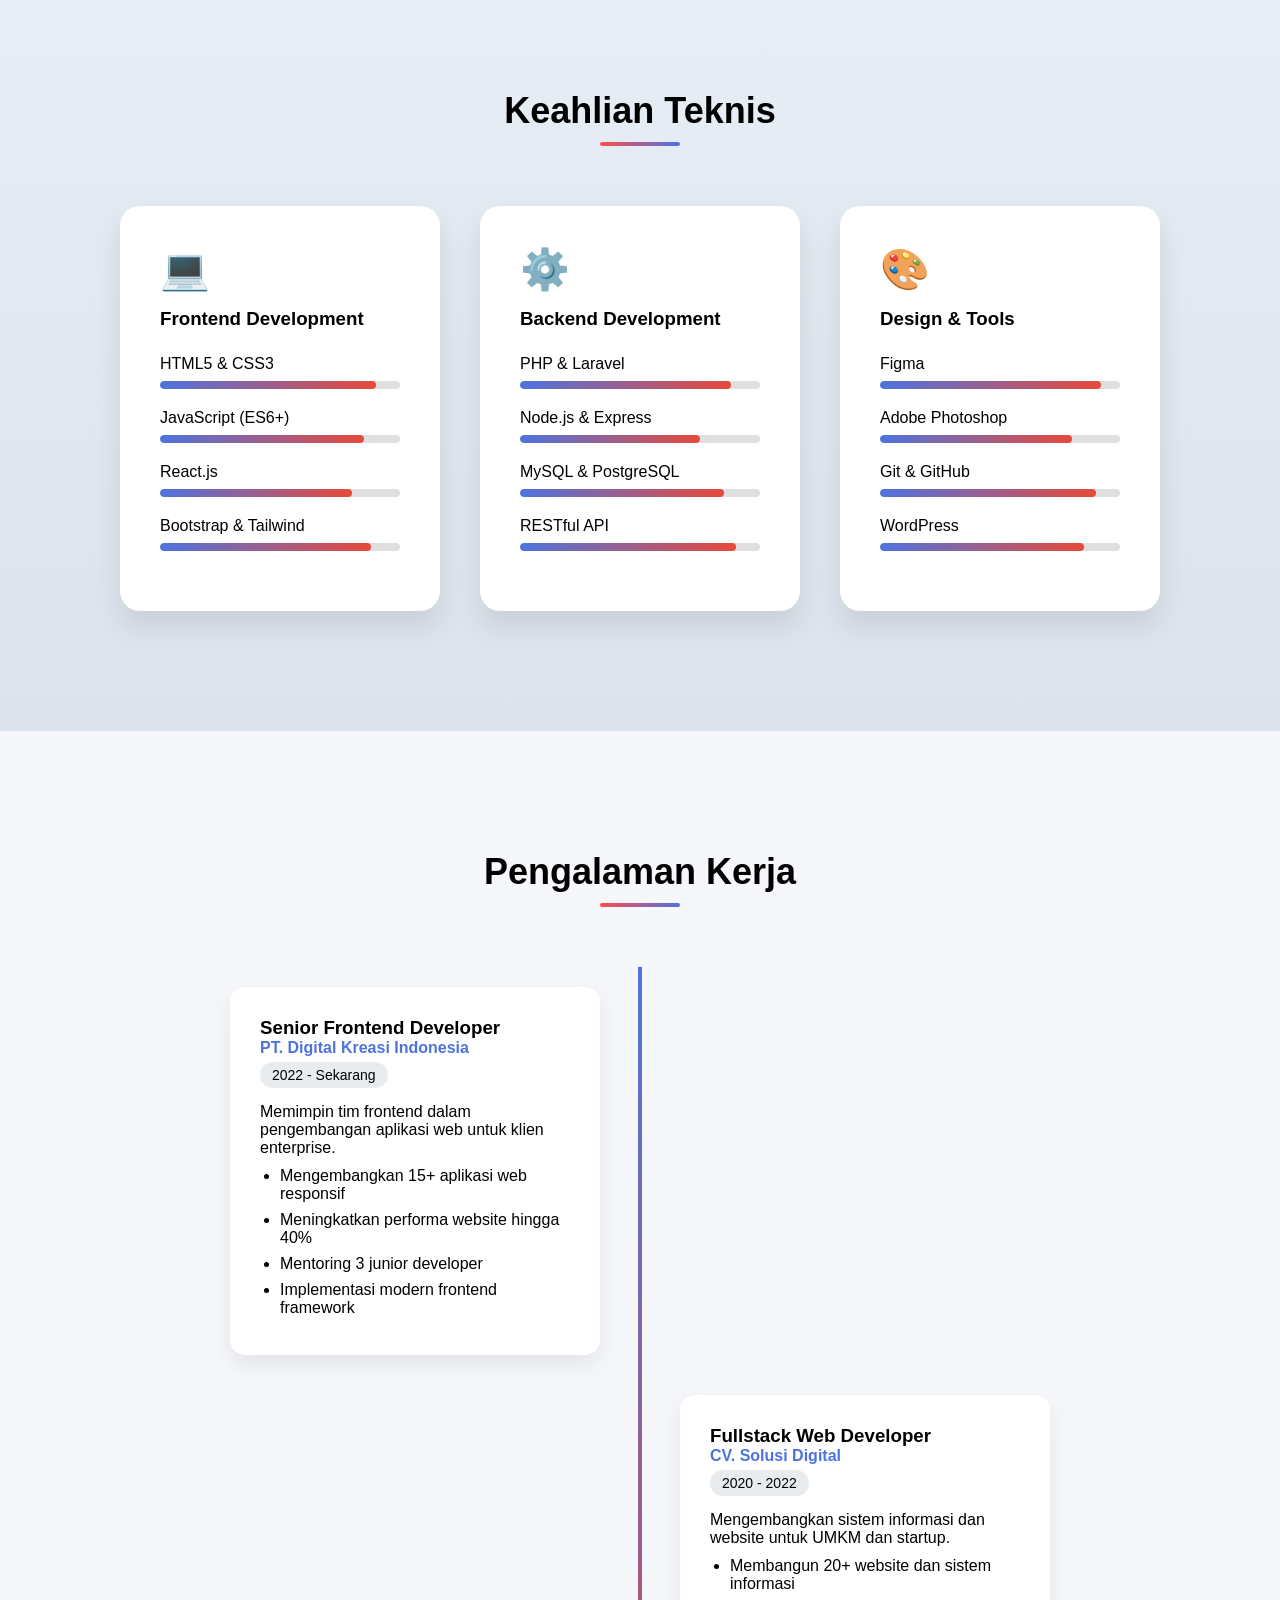
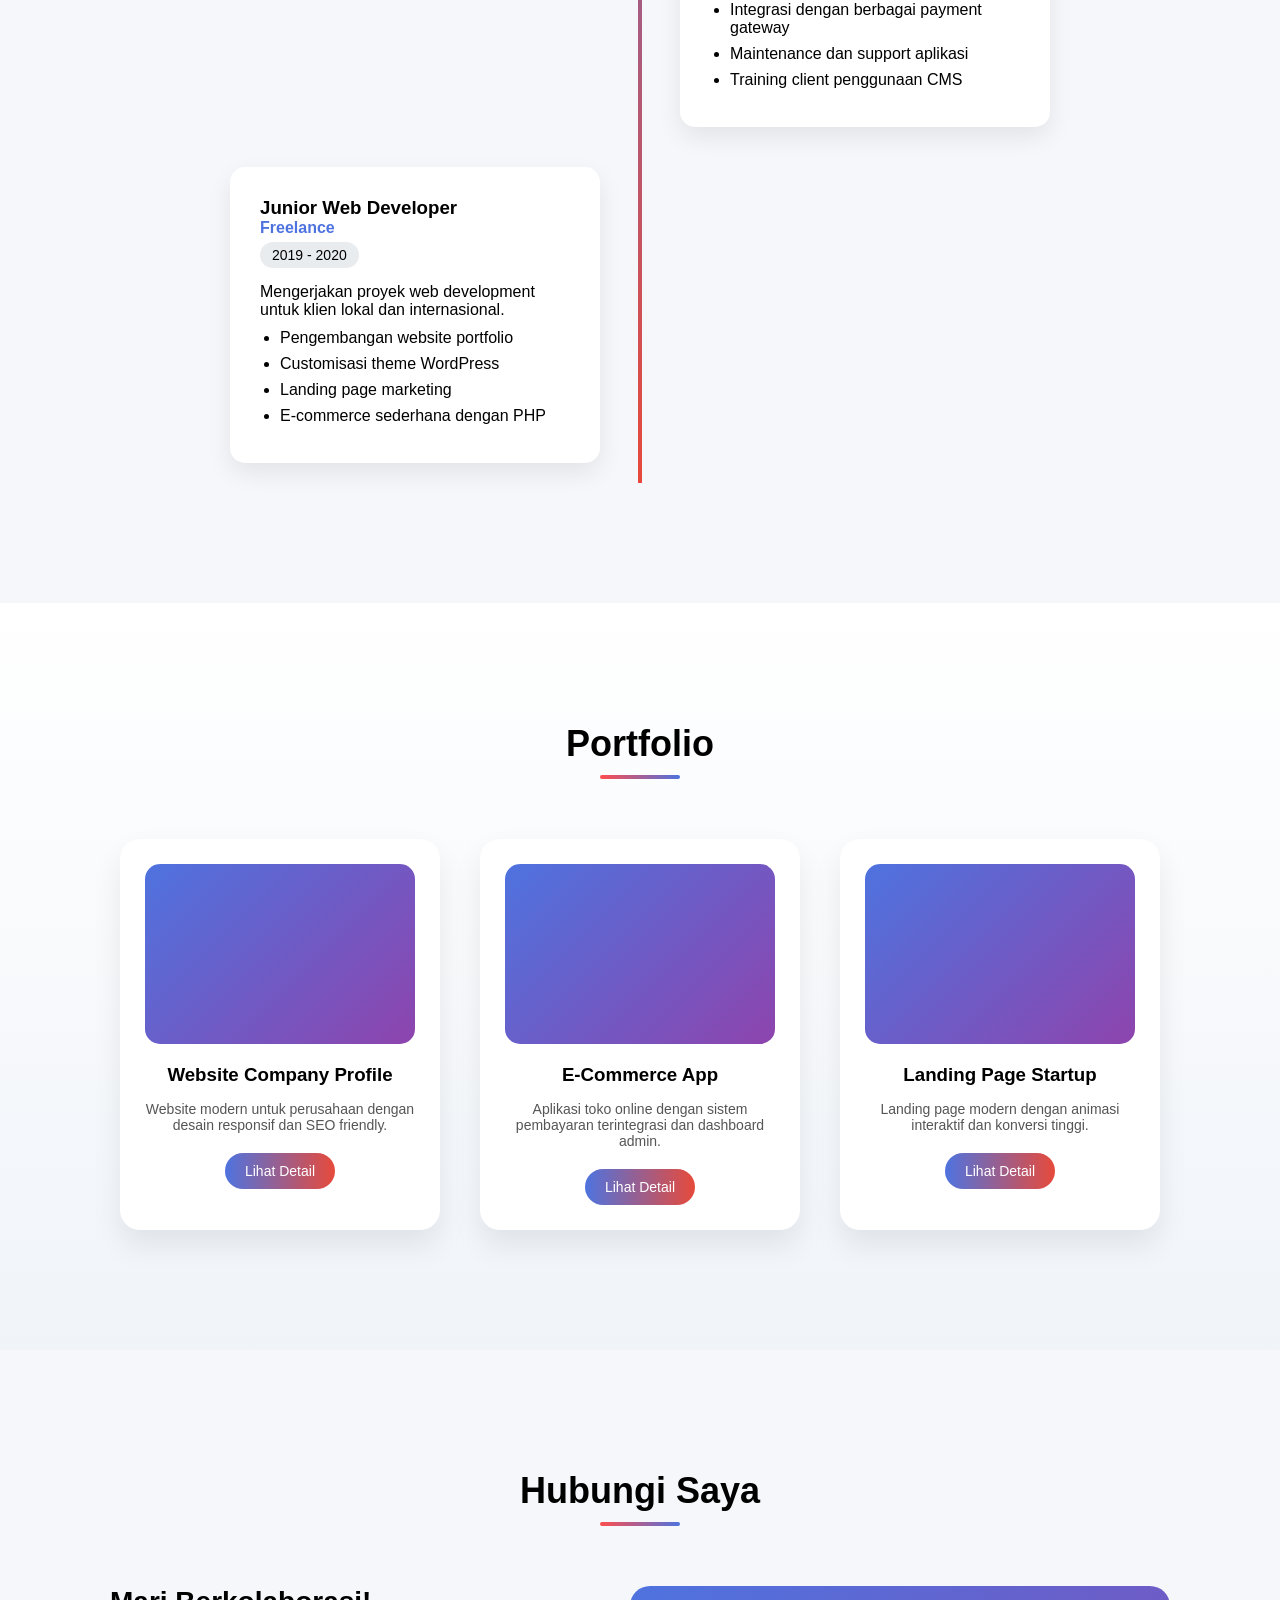
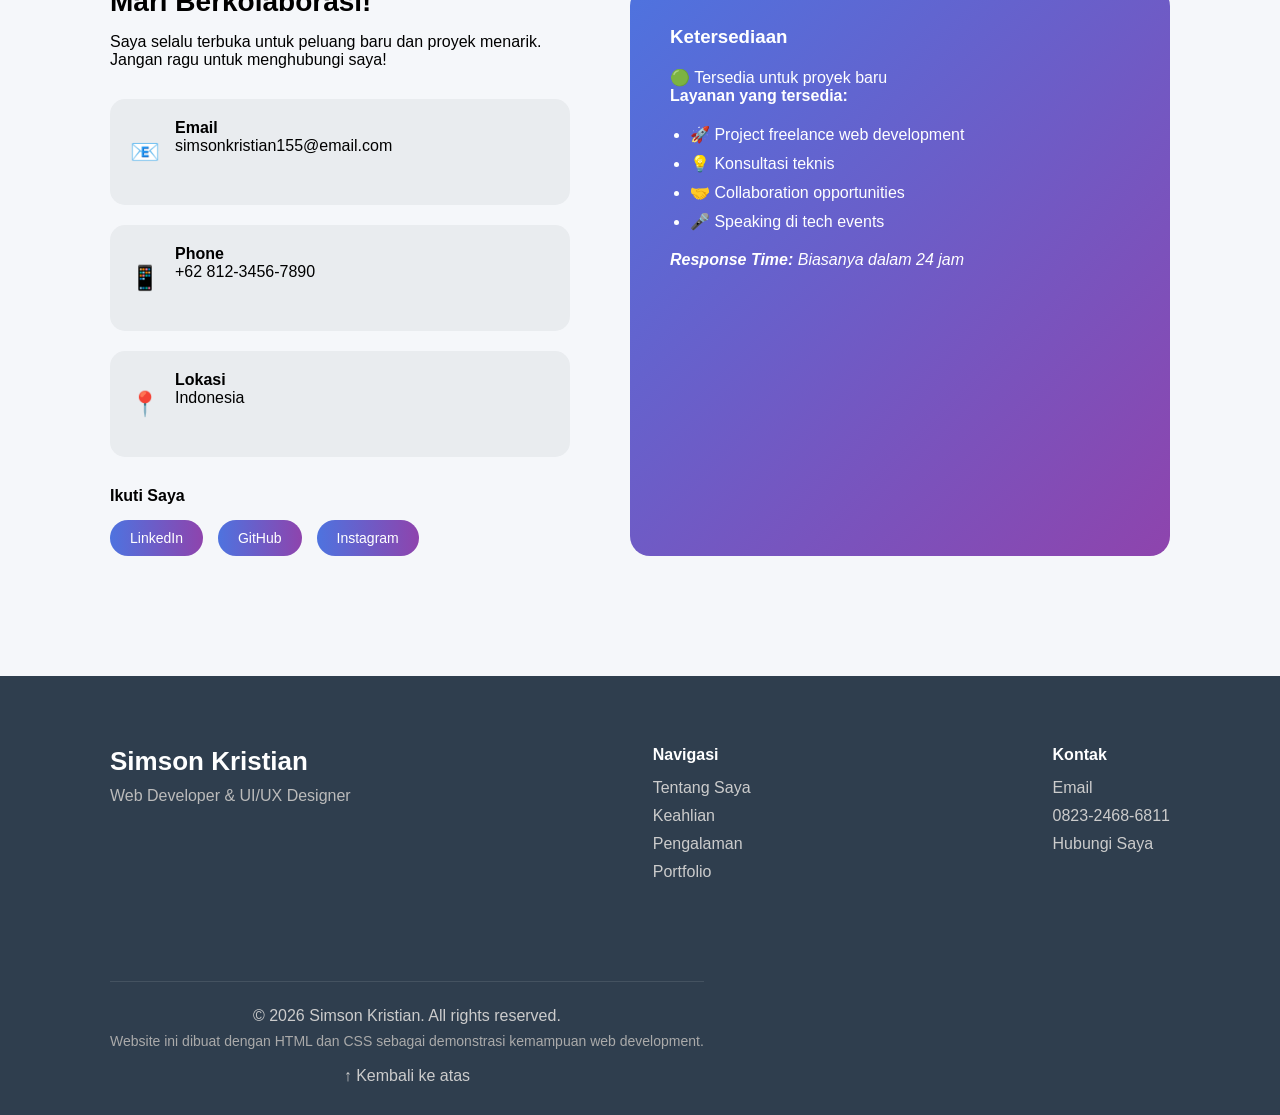
==== commit 3438384f: "Fix WhatsApp link and update contact information" ====
--- a/SimsonKristian.html
+++ b/SimsonKristian.html
@@ -288,5 +288,130 @@
         </div>
     </div>
 </section>
+<!-- CONTACT SECTION -->
+<section class="contact" id="kontak">
+    <div class="container">
+        <h2 class="section-title">Hubungi Saya</h2>
+
+        <div class="contact-wrapper">
+
+            <!-- LEFT SIDE -->
+            <div class="contact-left">
+                <h3>Mari Berkolaborasi!</h3>
+                <p>Saya selalu terbuka untuk peluang baru dan proyek menarik. Jangan ragu untuk menghubungi saya!</p>
+
+                <div class="contact-box">
+                    <span>📧</span>
+                    <div>
+                        <h4>Email</h4>
+                        <p>simsonkristian155@email.com</p>
+                    </div>
+                </div>
+
+                <div class="contact-box">
+                    <span>📱</span>
+                    <div>
+                        <h4>Phone</h4>
+                        <p>+62 812-3456-7890</p>
+                    </div>
+                </div>
+
+                <div class="contact-box">
+                    <span>📍</span>
+                    <div>
+                        <h4>Lokasi</h4>
+                        <p>Indonesia</p>
+                    </div>
+                </div>
+
+                <h4 class="follow-title">Ikuti Saya</h4>
+
+                <div class="social-buttons">
+                    <a href="#" class="social-btn">LinkedIn</a>
+                    <a href="#" class="social-btn">GitHub</a>
+                    <a href="#" class="social-btn">Instagram</a>
+                </div>
+            </div>
+
+            <!-- RIGHT SIDE -->
+            <div class="contact-right">
+                <h3>Ketersediaan</h3>
+
+                <p class="status">🟢 Tersedia untuk proyek baru</p>
+
+                <h4>Layanan yang tersedia:</h4>
+                <ul>
+                    <li>🚀 Project freelance web development</li>
+                    <li>💡 Konsultasi teknis</li>
+                    <li>🤝 Collaboration opportunities</li>
+                    <li>🎤 Speaking di tech events</li>
+                </ul>
+
+                <p class="response-time"><strong>Response Time:</strong> Biasanya dalam 24 jam</p>
+            </div>
+
+        </div>
+    </div>
+</section>
+
+
+<!-- FOOTER -->
+<footer class="footer">
+
+    <div class="container footer-wrapper">
+
+        <!-- LEFT -->
+        <div class="footer-left">
+            <h3>Simson Kristian</h3>
+            <p>Web Developer & UI/UX Designer</p>
+        </div>
+
+        <!-- NAVIGATION -->
+        <div class="footer-nav">
+            <h4>Navigasi</h4>
+            <ul>
+                <li><a href="#about">Tentang Saya</a></li>
+                <li><a href="#skills">Keahlian</a></li>
+                <li><a href="#pengalaman">Pengalaman</a></li>
+                <li><a href="#portfolio">Portfolio</a></li>
+            </ul>
+        </div>
+
+<!-- CONTACT -->
+<div class="footer-contact">
+    <h4>Kontak</h4>
+    <ul>
+        <li>
+            <a href="mailto:simsonkristian155@email.com">
+                Email
+            </a>
+        </li>
+
+        <li>
+            <a href="tel:+6282324686811">
+                0823-2468-6811
+            </a>
+        </li>
+
+        <li>
+            <a href="https://wa.me/6282324686811?text=Halo%20Simson,%20saya%20ingin%20menghubungi%20Anda"
+               target="_blank">
+               Hubungi Saya
+            </a>
+        </li>
+    </ul>
+</div>
+
+    <!-- FOOTER BOTTOM -->
+    <div class="footer-bottom">
+        <p>© 2026 Simson Kristian. All rights reserved.</p>
+        <p class="footer-desc">
+            Website ini dibuat dengan HTML dan CSS sebagai demonstrasi kemampuan web development.
+        </p>
+
+        <a href="#" class="back-top">↑ Kembali ke atas</a>
+    </div>
+
+</footer>
 </body>
 </html>
--- a/style.css
+++ b/style.css
@@ -392,4 +392,291 @@
 
 .portfolio-btn:hover {
     opacity: 0.9;
+}
+
+/* ===============================
+   CONTACT SECTION
+=================================*/
+
+.contact {
+    padding: 120px 0;
+    background: #f5f7fa;
+}
+
+.contact-wrapper {
+    display: flex;
+    gap: 60px;
+    flex-wrap: wrap;
+}
+
+.contact-left {
+    flex: 1;
+}
+
+.contact-left h3 {
+    margin-bottom: 15px;
+    font-size: 28px;
+}
+
+.contact-left p {
+    margin-bottom: 30px;
+}
+
+.contact-box {
+    display: flex;
+    gap: 15px;
+    align-items: center;
+    background: #e9ecef;
+    padding: 20px;
+    border-radius: 15px;
+    margin-bottom: 20px;
+}
+
+.contact-box span {
+    font-size: 24px;
+}
+
+.follow-title {
+    margin-top: 30px;
+    margin-bottom: 15px;
+}
+
+.social-buttons {
+    display: flex;
+    gap: 15px;
+}
+
+.social-btn {
+    padding: 10px 20px;
+    border-radius: 25px;
+    background: linear-gradient(90deg,#4e73df,#8e44ad);
+    color: white;
+    text-decoration: none;
+    font-size: 14px;
+}
+
+.social-btn:hover {
+    opacity: 0.9;
+}
+
+/* RIGHT SIDE */
+
+.contact-right {
+    flex: 1;
+    background: linear-gradient(135deg,#4e73df,#8e44ad);
+    color: white;
+    padding: 40px;
+    border-radius: 20px;
+}
+
+.contact-right h3 {
+    margin-bottom: 20px;
+}
+
+.contact-right ul {
+    margin: 20px 0;
+    padding-left: 20px;
+}
+
+.contact-right ul li {
+    margin-bottom: 10px;
+}
+
+.response-time {
+    margin-top: 20px;
+    font-style: italic;
+}
+
+/* ===============================
+   FOOTER STYLE
+=================================*/
+
+.footer {
+    background: #2f3e4e;
+    color: #ccc;
+    padding: 70px 0 30px;
+}
+
+.footer-wrapper {
+    display: flex;
+    justify-content: space-between;
+    flex-wrap: wrap;
+    gap: 50px;
+}
+
+.footer-left h3 {
+    color: white;
+    font-size: 26px;
+    margin-bottom: 10px;
+}
+
+.footer-left p {
+    color: #bbb;
+}
+
+.footer h4 {
+    color: #4ea3ff;
+    margin-bottom: 15px;
+}
+
+.footer ul {
+    list-style: none;
+    padding: 0;
+}
+
+.footer ul li {
+    margin-bottom: 10px;
+}
+
+.footer a {
+    text-decoration: none;
+    color: #ccc;
+    transition: 0.3s;
+}
+
+.footer a:hover {
+    color: #4ea3ff;
+}
+
+.footer-bottom {
+    text-align: center;
+    margin-top: 40px;
+    padding-top: 25px;
+    border-top: 1px solid rgba(255,255,255,0.1);
+}
+
+.footer-bottom p {
+    margin-bottom: 8px;
+}
+
+.footer-desc {
+    color: #aaa;
+    font-size: 14px;
+}
+
+.back-top {
+    display: inline-block;
+    margin-top: 10px;
+    color: #4ea3ff;
+    font-weight: 500;
+}
+
+/* CONTACT SECTION */
+
+.contact {
+    padding: 120px 0;
+    background: #f5f7fa;
+}
+
+.contact-wrapper {
+    display: flex;
+    gap: 60px;
+    flex-wrap: wrap;
+}
+
+.contact-left {
+    flex: 1;
+}
+
+.contact-box {
+    display: flex;
+    gap: 15px;
+    align-items: center;
+    background: #e9ecef;
+    padding: 20px;
+    border-radius: 15px;
+    margin-bottom: 20px;
+}
+
+.contact-box a {
+    text-decoration: none;
+    color: #333;
+}
+
+.contact-box a:hover {
+    color: #4e73df;
+}
+
+.social-buttons {
+    display: flex;
+    gap: 15px;
+    margin-top: 15px;
+}
+
+.social-btn {
+    padding: 10px 20px;
+    border-radius: 25px;
+    background: linear-gradient(90deg,#4e73df,#8e44ad);
+    color: white;
+    text-decoration: none;
+    font-size: 14px;
+    transition: 0.3s;
+}
+
+.social-btn:hover {
+    transform: translateY(-3px);
+}
+
+.contact-right {
+    flex: 1;
+    background: linear-gradient(135deg,#4e73df,#8e44ad);
+    color: white;
+    padding: 40px;
+    border-radius: 20px;
+}
+
+/* FOOTER */
+
+.footer {
+    background: #2f3e4e;
+    color: #ccc;
+    padding: 70px 0 30px;
+}
+
+.footer-wrapper {
+    display: flex;
+    justify-content: space-between;
+    flex-wrap: wrap;
+    gap: 50px;
+}
+
+.footer h3, .footer h4 {
+    color: white;
+}
+
+.footer ul {
+    list-style: none;
+    padding: 0;
+}
+
+.footer ul li {
+    margin-bottom: 10px;
+}
+
+.footer a {
+    text-decoration: none;
+    color: #ccc;
+    transition: 0.3s;
+}
+
+.footer a:hover {
+    color: #4ea3ff;
+}
+
+.footer-bottom {
+    text-align: center;
+    margin-top: 40px;
+    padding-top: 25px;
+    border-top: 1px solid rgba(255,255,255,0.1);
+}
+
+.footer-desc {
+    font-size: 14px;
+    color: #aaa;
+}
+
+.back-top {
+    display: inline-block;
+    margin-top: 10px;
+    color: #4ea3ff;
 }
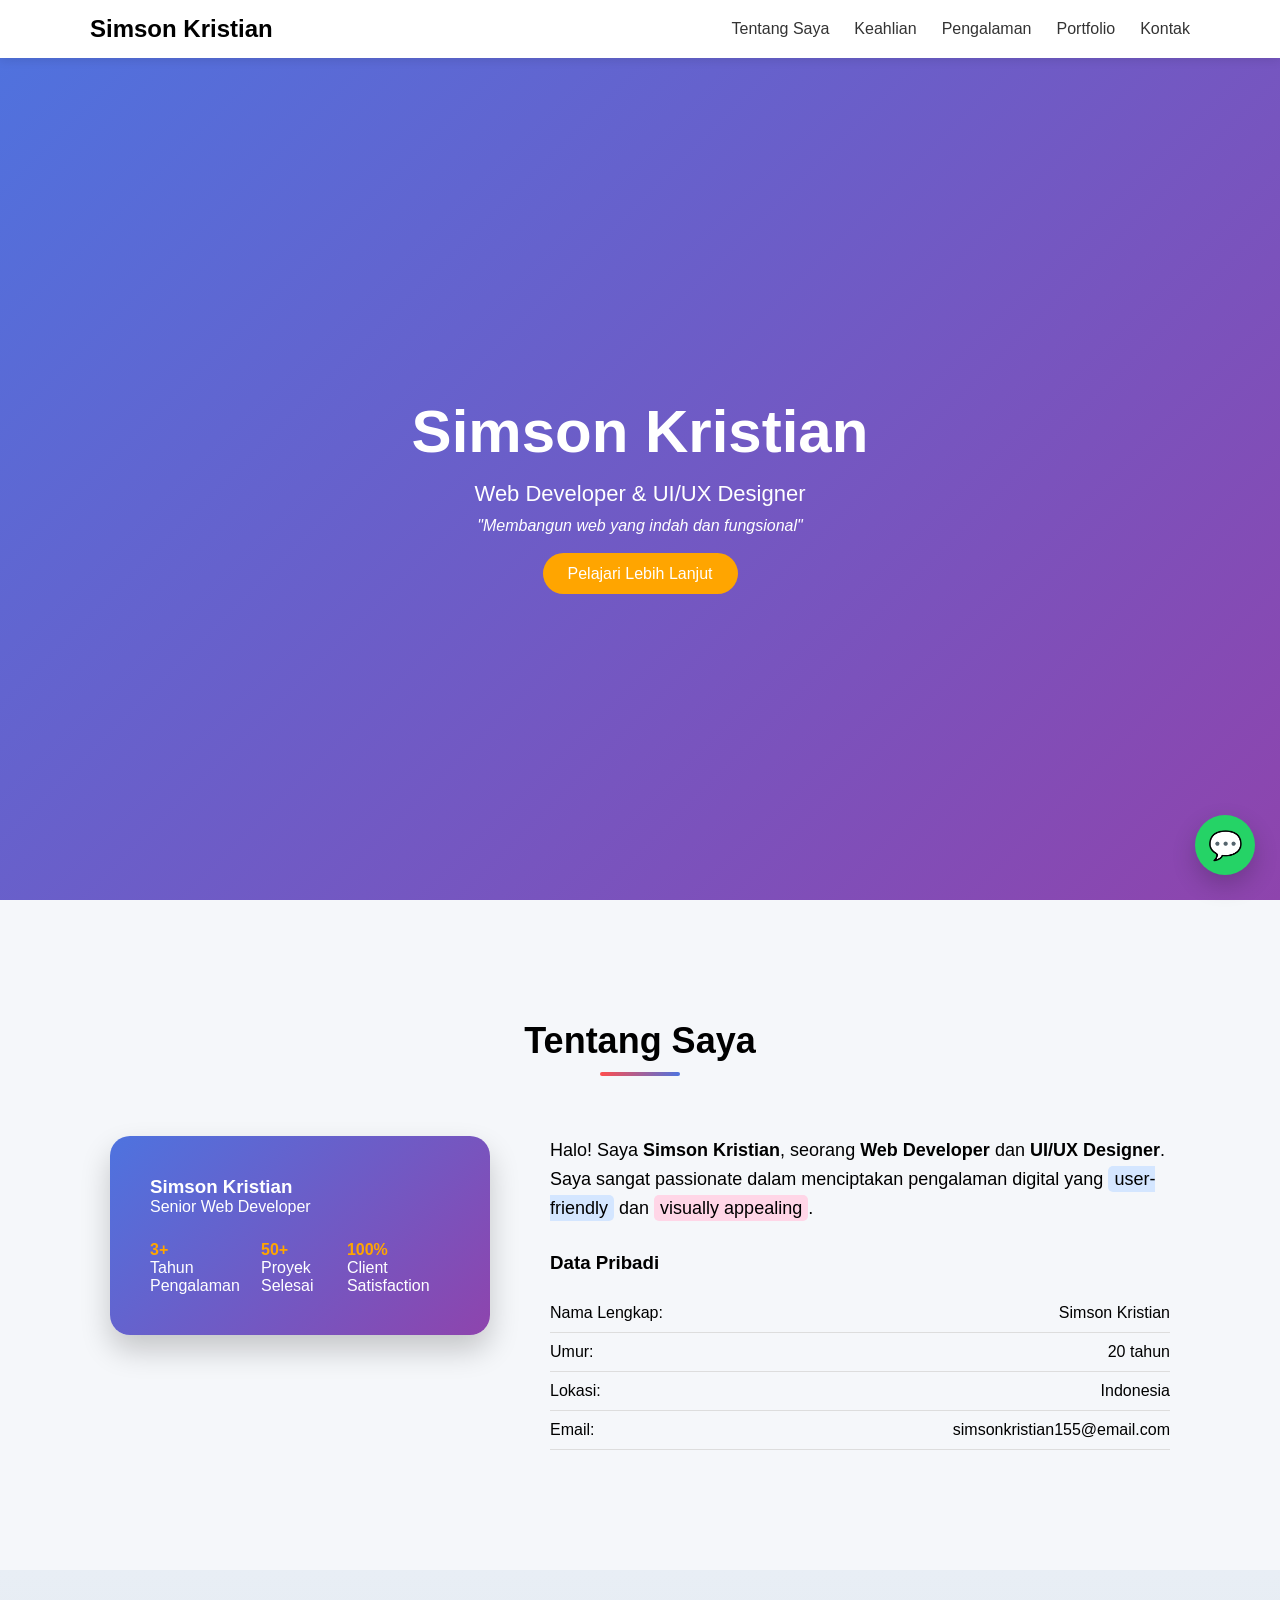
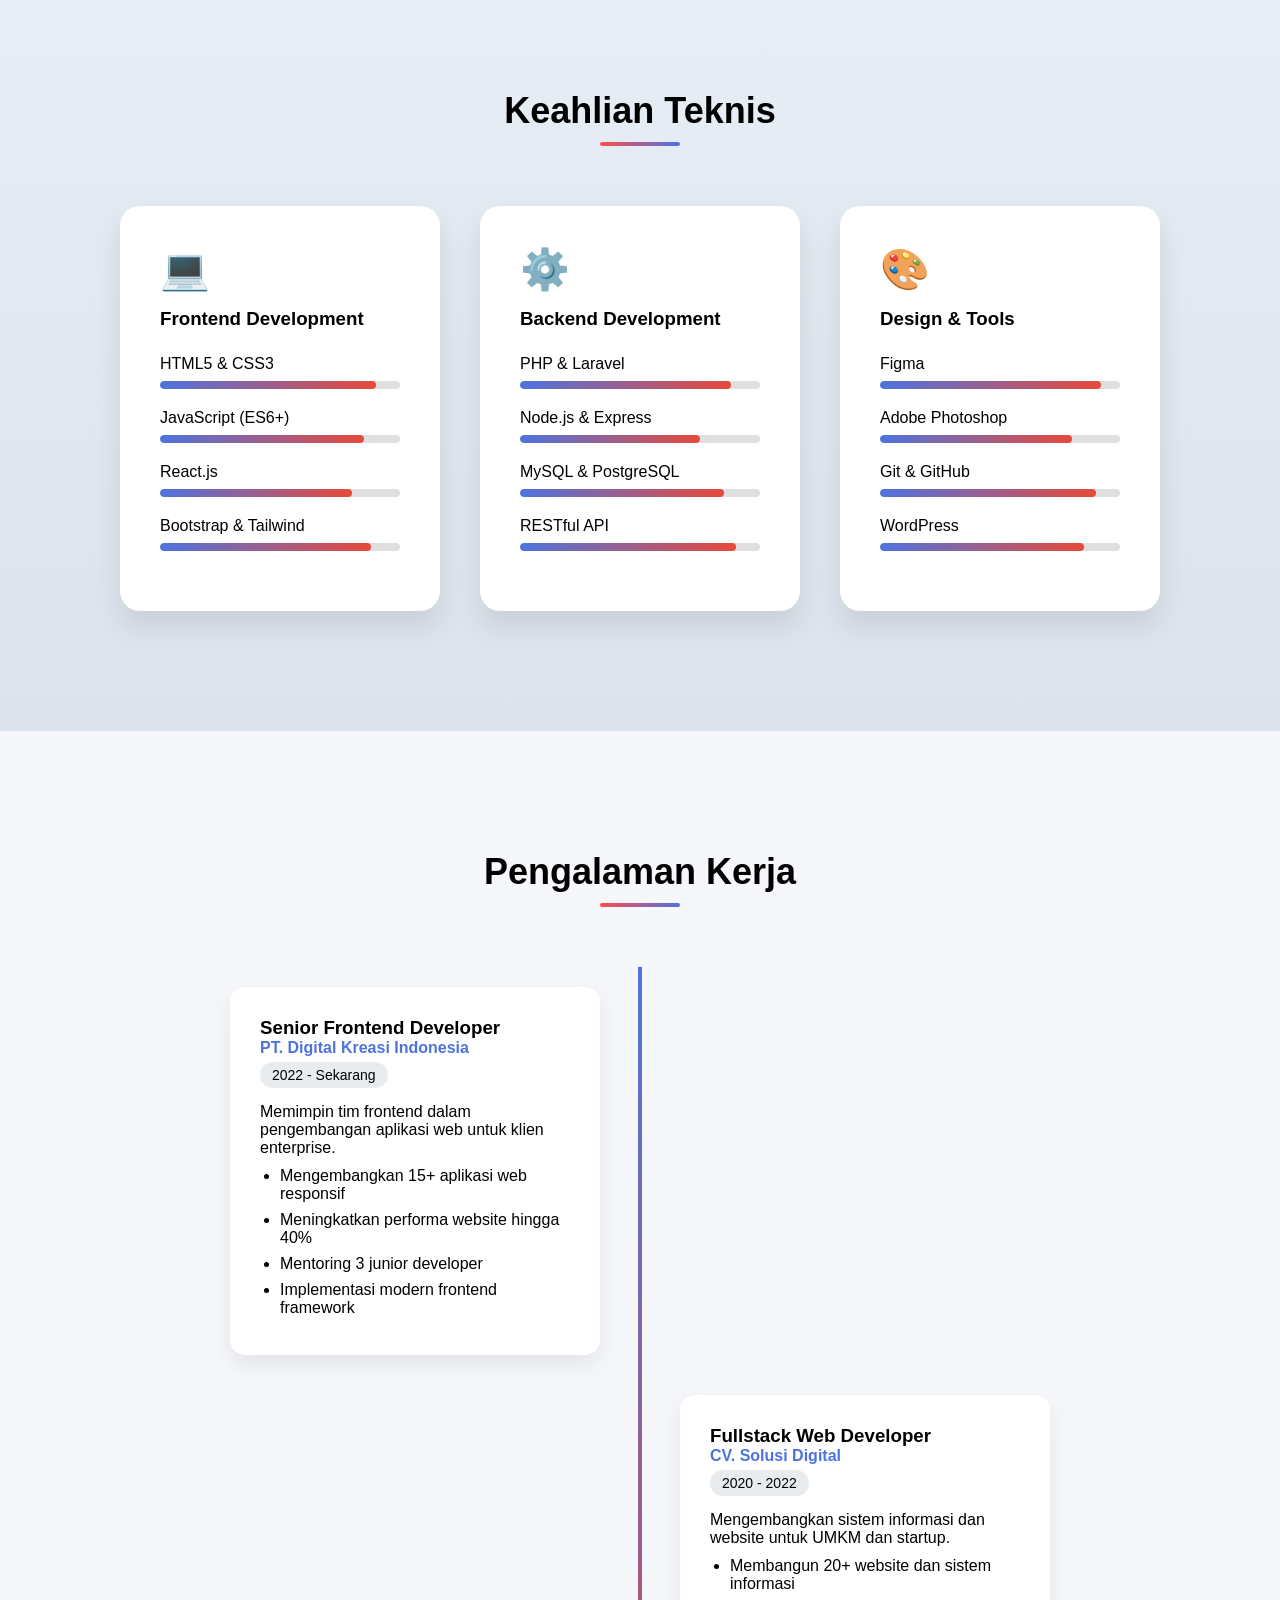
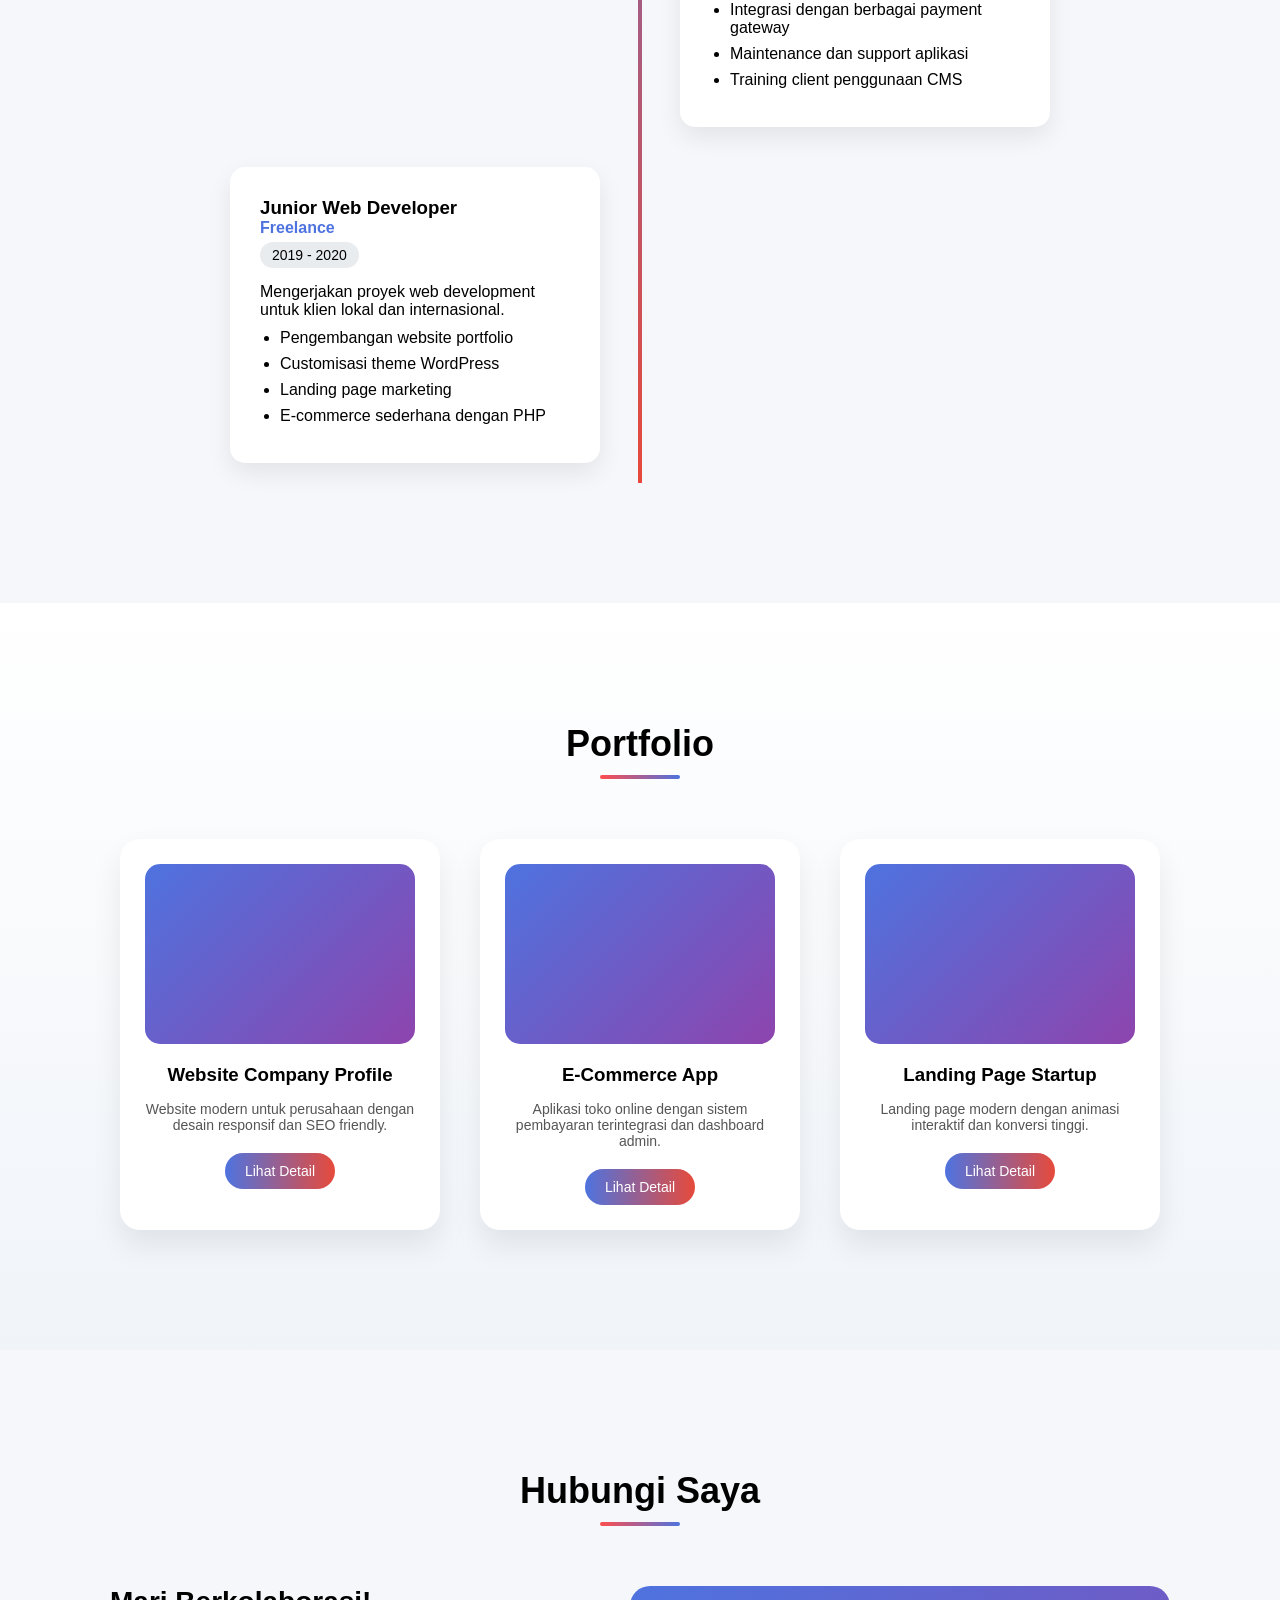
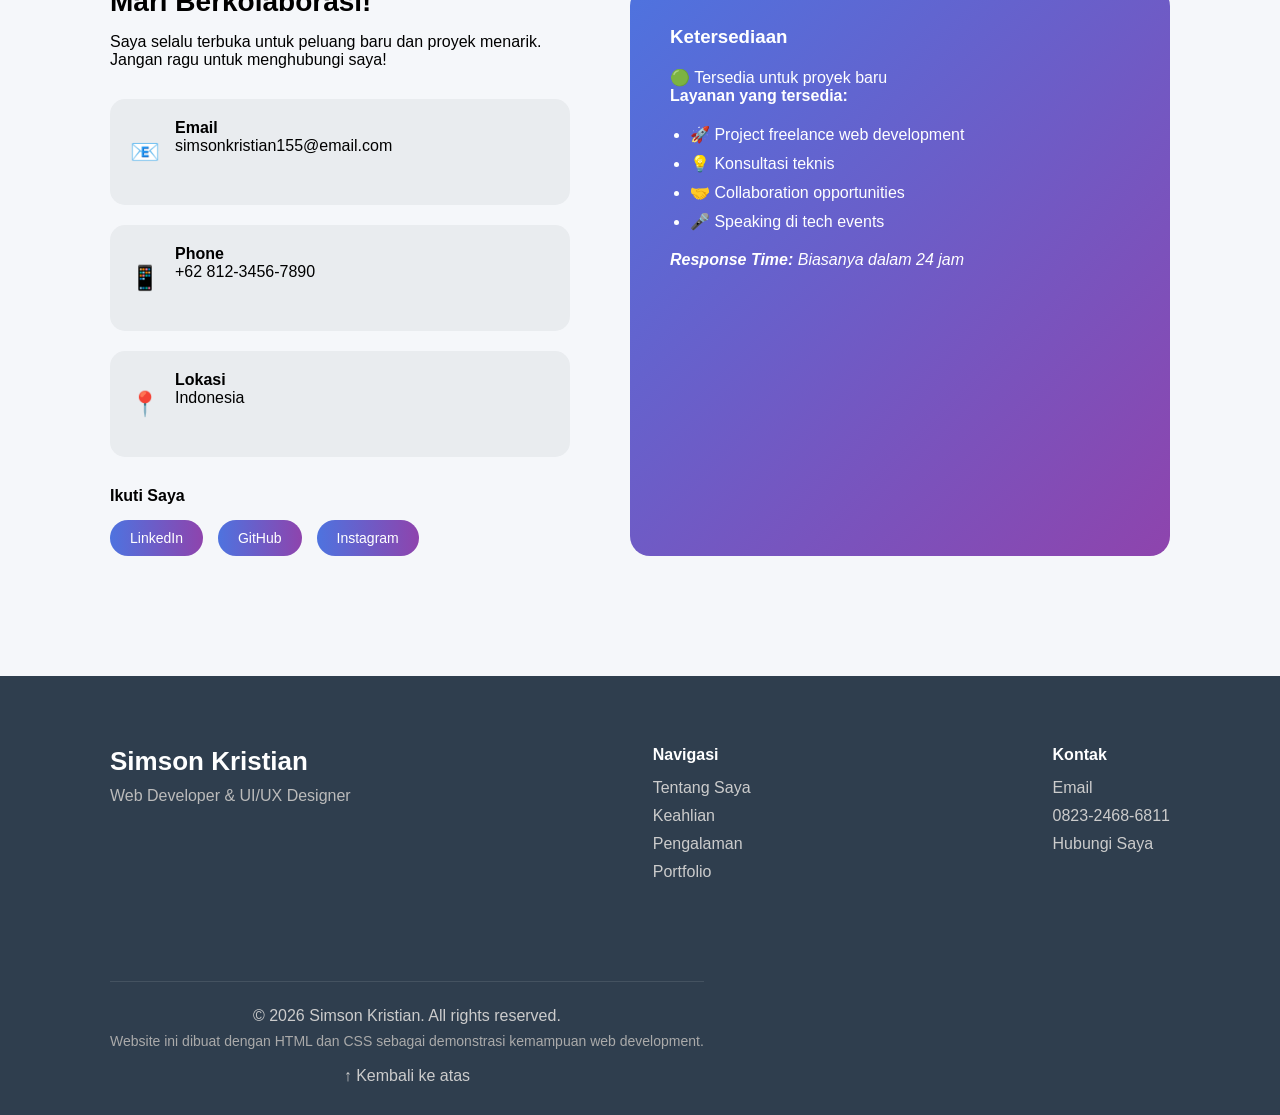
==== commit 72a023cc: "Fix floating WhatsApp button" ====
--- a/SimsonKristian.html
+++ b/SimsonKristian.html
@@ -412,6 +412,11 @@
         <a href="#" class="back-top">↑ Kembali ke atas</a>
     </div>
 
-</footer>
+<!-- FLOATING WHATSAPP BUTTON -->
+<a href="https://wa.me/6282324686811?text=Halo%20Simson,%20saya%20tertarik%20dengan%20jasa%20Anda"
+   class="floating-wa"
+   target="_blank">
+   💬
+</a>
 </body>
 </html>
--- a/style.css
+++ b/style.css
@@ -679,4 +679,31 @@
     display: inline-block;
     margin-top: 10px;
     color: #4ea3ff;
+}
+
+/* ===============================
+   FLOATING WHATSAPP BUTTON
+=================================*/
+
+.floating-wa {
+    position: fixed;
+    bottom: 25px;
+    right: 25px;
+    background: #25D366;
+    color: white;
+    font-size: 28px;
+    width: 60px;
+    height: 60px;
+    display: flex;
+    align-items: center;
+    justify-content: center;
+    border-radius: 50%;
+    text-decoration: none;
+    box-shadow: 0 10px 25px rgba(0,0,0,0.2);
+    transition: 0.3s;
+    z-index: 999;
+}
+
+.floating-wa:hover {
+    transform: scale(1.1);
 }
